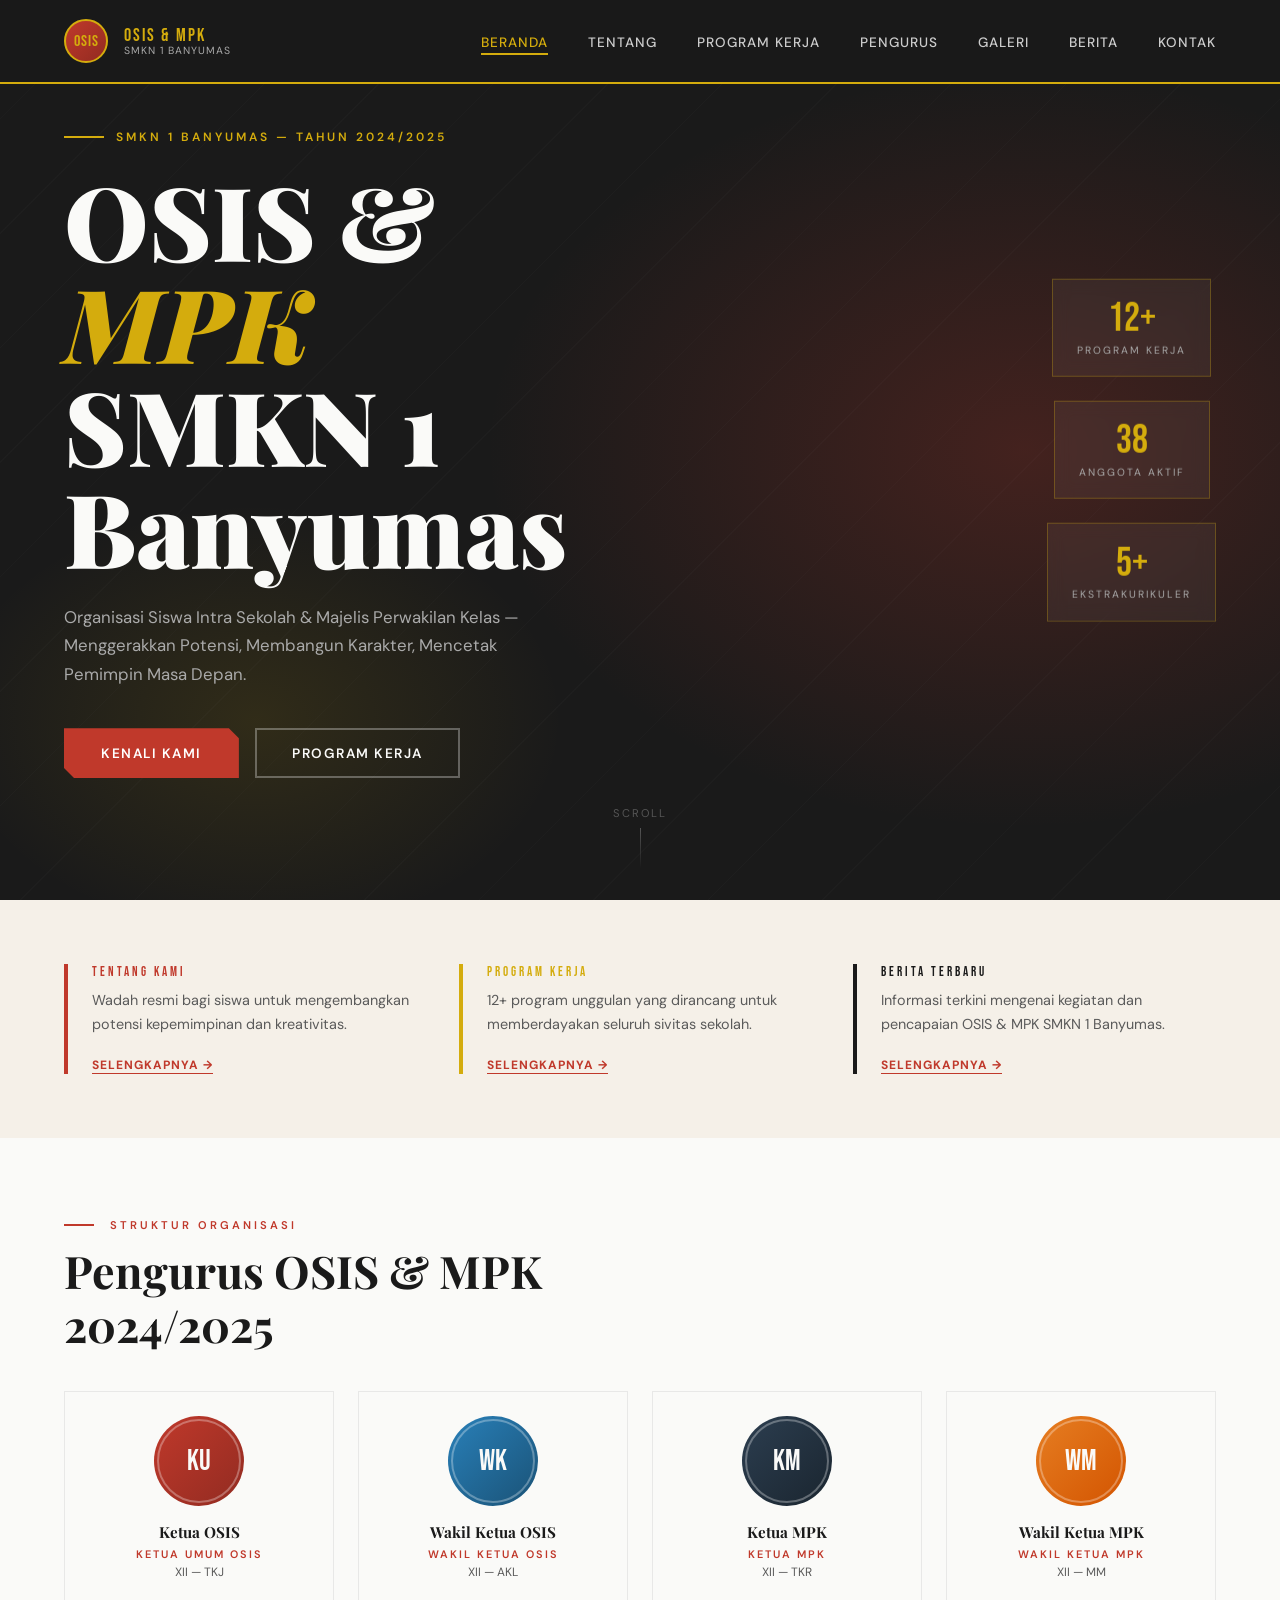
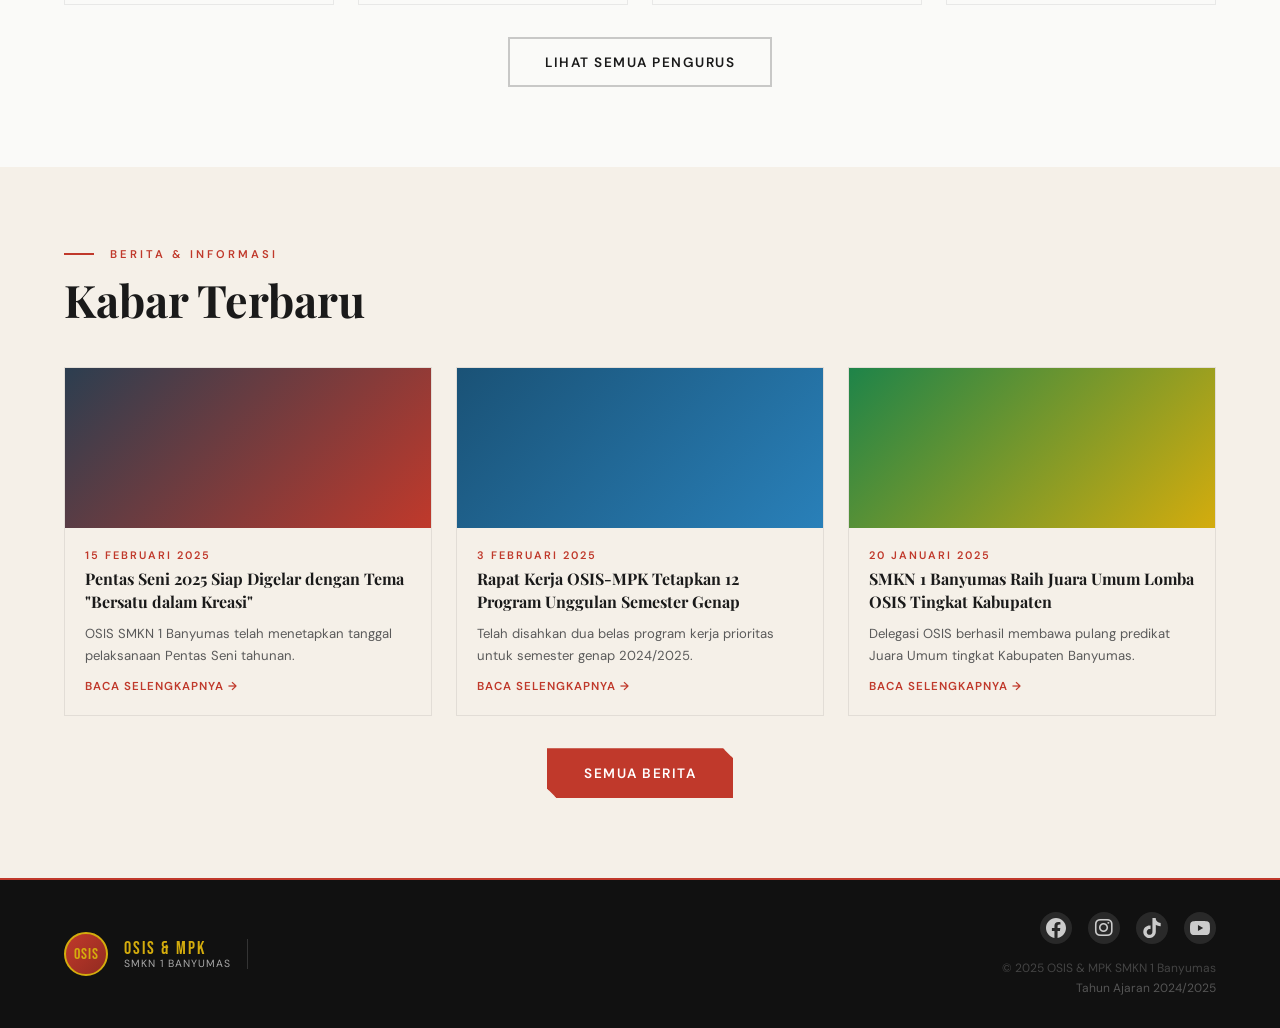
==== index.html @ 7476a07d "first commit" ====
<!DOCTYPE html>
<html lang="id">
<head>
  <meta charset="UTF-8">
  <meta name="viewport" content="width=device-width, initial-scale=1.0">
  <title>OSIS & MPK SMKN 1 Banyumas</title>
  <link href="https://fonts.googleapis.com/css2?family=Playfair+Display:wght@700;900&family=DM+Sans:wght@300;400;500;600&family=Bebas+Neue&display=swap" rel="stylesheet">
  <link rel="stylesheet" href="https://cdnjs.cloudflare.com/ajax/libs/font-awesome/6.0.0/css/all.min.css">
  <link rel="stylesheet" href="style.css">
</head>
<body>

<nav>
  <a href="index.html" class="nav-logo">
    <div class="logo-badge">OSIS</div>
    <div class="nav-text">
      <span>OSIS & MPK</span>
      <span>SMKN 1 Banyumas</span>
    </div>
  </a>
  <ul class="nav-links">
    <li><a href="index.html">Beranda</a></li>
    <li><a href="pages/tentang.html">Tentang</a></li>
    <li><a href="pages/program.html">Program Kerja</a></li>
    <li><a href="pages/pengurus.html">Pengurus</a></li>
    <li><a href="pages/galeri.html">Galeri</a></li>
    <li><a href="pages/berita.html">Berita</a></li>
    <li><a href="pages/kontak.html">Kontak</a></li>
  </ul>
  <button class="hamburger" aria-label="Toggle menu">
    <span></span>
    <span></span>
    <span></span>
  </button>
</nav>

<!-- HERO -->
<section class="hero" id="beranda">
  <div class="hero-bg"></div>
  <div class="hero-stripes"></div>
  <div class="hero-content">
    <div class="hero-eyebrow">
      <div class="eyebrow-line"></div>
      <span>SMKN 1 Banyumas — Tahun 2024/2025</span>
    </div>
    <h1>OSIS &<br><span class="accent">MPK</span><br>SMKN 1<br>Banyumas</h1>
    <p class="hero-sub">Organisasi Siswa Intra Sekolah & Majelis Perwakilan Kelas — Menggerakkan Potensi, Membangun Karakter, Mencetak Pemimpin Masa Depan.</p>
    <div class="hero-cta">
      <a href="pages/tentang.html" class="btn-primary">Kenali Kami</a>
      <a href="pages/program.html" class="btn-outline">Program Kerja</a>
    </div>
  </div>
  <div class="hero-side">
    <div class="stat-card">
      <div class="stat-number">12+</div>
      <div class="stat-label">Program Kerja</div>
    </div>
    <div class="stat-card">
      <div class="stat-number">38</div>
      <div class="stat-label">Anggota Aktif</div>
    </div>
    <div class="stat-card">
      <div class="stat-number">5+</div>
      <div class="stat-label">Ekstrakurikuler</div>
    </div>
  </div>
  <div class="scroll-hint">Scroll</div>
</section>

<!-- RINGKASAN CEPAT -->
<section style="background: var(--krem); padding: 4rem;">
  <div class="ringkasan-grid">
    <div class="reveal" style="border-left:4px solid var(--merah);padding-left:1.5rem;">
      <div style="font-family:'Bebas Neue',sans-serif;font-size:0.8rem;letter-spacing:3px;color:var(--merah);margin-bottom:0.5rem;">Tentang Kami</div>
      <p style="font-size:0.9rem;color:var(--abu);line-height:1.7;margin-bottom:1rem;">Wadah resmi bagi siswa untuk mengembangkan potensi kepemimpinan dan kreativitas.</p>
      <a href="pages/tentang.html" style="font-size:0.75rem;font-weight:700;color:var(--merah);text-decoration:none;letter-spacing:1px;text-transform:uppercase;border-bottom:1px solid var(--merah);">Selengkapnya &rarr;</a>
    </div>
    <div class="reveal" style="border-left:4px solid var(--emas);padding-left:1.5rem;">
      <div style="font-family:'Bebas Neue',sans-serif;font-size:0.8rem;letter-spacing:3px;color:var(--emas);margin-bottom:0.5rem;">Program Kerja</div>
      <p style="font-size:0.9rem;color:var(--abu);line-height:1.7;margin-bottom:1rem;">12+ program unggulan yang dirancang untuk memberdayakan seluruh sivitas sekolah.</p>
      <a href="pages/program.html" style="font-size:0.75rem;font-weight:700;color:var(--merah);text-decoration:none;letter-spacing:1px;text-transform:uppercase;border-bottom:1px solid var(--merah);">Selengkapnya &rarr;</a>
    </div>
    <div class="reveal" style="border-left:4px solid var(--gelap);padding-left:1.5rem;">
      <div style="font-family:'Bebas Neue',sans-serif;font-size:0.8rem;letter-spacing:3px;color:var(--gelap);margin-bottom:0.5rem;">Berita Terbaru</div>
      <p style="font-size:0.9rem;color:var(--abu);line-height:1.7;margin-bottom:1rem;">Informasi terkini mengenai kegiatan dan pencapaian OSIS & MPK SMKN 1 Banyumas.</p>
      <a href="pages/berita.html" style="font-size:0.75rem;font-weight:700;color:var(--merah);text-decoration:none;letter-spacing:1px;text-transform:uppercase;border-bottom:1px solid var(--merah);">Selengkapnya &rarr;</a>
    </div>
  </div>
</section>

<!-- PREVIEW PENGURUS -->
<section style="padding:5rem 4rem;background:var(--putih);">
  <div style="max-width:1200px;margin:0 auto;">
    <div class="reveal">
      <div class="section-label"><span>Struktur Organisasi</span></div>
      <h2 class="section-title">Pengurus OSIS & MPK<br>2024/2025</h2>
    </div>
    <div class="pengurus-preview-grid reveal">
      <div class="pengurus-card">
        <div class="avatar avatar-1">KU</div>
        <h4>Ketua OSIS</h4>
        <div class="jabatan">Ketua Umum OSIS</div>
        <div class="kelas">XII — TKJ</div>
      </div>
      <div class="pengurus-card">
        <div class="avatar avatar-2">WK</div>
        <h4>Wakil Ketua OSIS</h4>
        <div class="jabatan">Wakil Ketua OSIS</div>
        <div class="kelas">XII — AKL</div>
      </div>
      <div class="pengurus-card">
        <div class="avatar avatar-7">KM</div>
        <h4>Ketua MPK</h4>
        <div class="jabatan">Ketua MPK</div>
        <div class="kelas">XII — TKR</div>
      </div>
      <div class="pengurus-card">
        <div class="avatar avatar-5">WM</div>
        <h4>Wakil Ketua MPK</h4>
        <div class="jabatan">Wakil Ketua MPK</div>
        <div class="kelas">XII — MM</div>
      </div>
    </div>
    <div style="text-align:center;margin-top:2rem;" class="reveal">
      <a href="pages/pengurus.html" class="btn-outline">Lihat Semua Pengurus</a>
    </div>
  </div>
</section>

<!-- PREVIEW BERITA -->
<section style="padding:5rem 4rem;background:var(--krem);">
  <div style="max-width:1200px;margin:0 auto;">
    <div class="reveal">
      <div class="section-label"><span>Berita & Informasi</span></div>
      <h2 class="section-title">Kabar Terbaru</h2>
    </div>
    <div class="berita-preview-grid">
      <div class="berita-card reveal">
        <div class="berita-thumb bt1"></div>
        <div class="berita-body">
          <div class="berita-tanggal">15 Februari 2025</div>
          <h3>Pentas Seni 2025 Siap Digelar dengan Tema "Bersatu dalam Kreasi"</h3>
          <p>OSIS SMKN 1 Banyumas telah menetapkan tanggal pelaksanaan Pentas Seni tahunan.</p>
          <a href="pages/berita.html" class="baca-selengkapnya">Baca Selengkapnya &rarr;</a>
        </div>
      </div>
      <div class="berita-card reveal">
        <div class="berita-thumb bt2"></div>
        <div class="berita-body">
          <div class="berita-tanggal">3 Februari 2025</div>
          <h3>Rapat Kerja OSIS-MPK Tetapkan 12 Program Unggulan Semester Genap</h3>
          <p>Telah disahkan dua belas program kerja prioritas untuk semester genap 2024/2025.</p>
          <a href="pages/berita.html" class="baca-selengkapnya">Baca Selengkapnya &rarr;</a>
        </div>
      </div>
      <div class="berita-card reveal">
        <div class="berita-thumb bt3"></div>
        <div class="berita-body">
          <div class="berita-tanggal">20 Januari 2025</div>
          <h3>SMKN 1 Banyumas Raih Juara Umum Lomba OSIS Tingkat Kabupaten</h3>
          <p>Delegasi OSIS berhasil membawa pulang predikat Juara Umum tingkat Kabupaten Banyumas.</p>
          <a href="pages/berita.html" class="baca-selengkapnya">Baca Selengkapnya &rarr;</a>
        </div>
      </div>
    </div>
    <div style="text-align:center;margin-top:2rem;" class="reveal">
      <a href="pages/berita.html" class="btn-primary">Semua Berita</a>
    </div>
  </div>
</section>

<footer>
  <div class="footer-left">
    <a href="index.html" class="nav-logo">
      <div class="logo-badge">OSIS</div>
      <div class="nav-text">
        <span>OSIS & MPK</span>
        <span>SMKN 1 Banyumas</span>
      </div>
    </a>
    <div class="footer-divider"></div>
  </div>
  <div class="footer-right">
    <div class="footer-social">
      <a href="#" title="Facebook" class="social-link">
        <svg width="20" height="20" viewBox="0 0 24 24" fill="currentColor">
          <path d="M24 12.073c0-6.627-5.373-12-12-12s-12 5.373-12 12c0 5.99 4.388 10.954 10.125 11.854v-8.385H7.078v-3.47h3.047V9.43c0-3.007 1.792-4.669 4.533-4.669 1.312 0 2.686.235 2.686.235v2.953H15.83c-1.491 0-1.956.925-1.956 1.874v2.25h3.328l-.532 3.47h-2.796v8.385C19.612 23.027 24 18.062 24 12.073z"/>
        </svg>
      </a>
      <a href="#" title="Instagram" class="social-link">
        <i class="fab fa-instagram" style="font-size:20px;"></i>
      </a>
      <a href="#" title="TikTok" class="social-link">
        <svg width="20" height="20" viewBox="0 0 24 24" fill="currentColor">
          <path d="M12.525.02c1.31-.02 2.61-.01 3.91-.02.08 1.53.63 3.09 1.75 4.17 1.12 1.11 2.7 1.62 4.24 1.79v4.03c-1.44-.05-2.89-.35-4.2-.97-.57-.26-1.1-.59-1.62-.93-.01 2.92.01 5.84-.02 8.75-.08 1.4-.54 2.79-1.35 3.94-1.31 1.92-3.58 3.17-5.91 3.21-1.43.08-2.86-.31-4.08-1.03-2.02-1.19-3.44-3.37-3.65-5.71-.02-.5-.03-1-.01-1.49.18-1.9 1.12-3.72 2.58-4.96 1.66-1.44 3.98-2.13 6.15-1.72.02 1.48-.04 2.96-.04 4.44-.99-.32-2.15-.23-3.02.37-.63.41-1.11 1.04-1.36 1.75-.21.51-.15 1.07-.14 1.61.24 1.64 1.82 3.02 3.5 2.87 1.12-.01 2.19-.66 2.77-1.61.19-.33.4-.67.41-1.06.1-1.79.06-3.57.07-5.36.01-4.03-.01-8.05.02-12.07z"/>
        </svg>
      </a>
      <a href="https://www.youtube.com" title="YouTube" class="social-link">
        <svg width="20" height="20" viewBox="0 0 24 24" fill="currentColor">
          <path d="M23.498 6.186a3.016 3.016 0 0 0-2.122-2.136C19.505 3.545 12 3.545 12 3.545s-7.505 0-9.377.505A3.017 3.017 0 0 0 .502 6.186C0 8.07 0 12 0 12s0 3.93.502 5.814a3.016 3.016 0 0 0 2.122 2.136c1.871.505 9.376.505 9.376.505s7.505 0 9.377-.505a3.015 3.015 0 0 0 2.122-2.136C24 15.93 24 12 24 12s0-3.93-.502-5.814zM9.545 15.568V8.432L15.818 12l-6.273 3.568z"/>
        </svg>
      </a>
    </div>
    <p style="color:#444;">&copy; 2025 OSIS & MPK SMKN 1 Banyumas</p>
    <p style="margin-top:0.25rem;">Tahun Ajaran 2024/2025</p>
  </div>
</footer>
<script src="script.js"></script>
</body>
</html>
---- style.css ----
/* ==========================================
   OSIS & MPK SMKN 1 Banyumas — Global CSS
   ========================================== */

:root {
  --merah: #C0392B;
  --merah-tua: #922B21;
  --emas: #D4AC0D;
  --emas-muda: #F4D03F;
  --putih: #FAFAF8;
  --gelap: #1A1A1A;
  --abu: #5A5A5A;
  --abu-muda: #F0EDE8;
  --krem: #F5F0E8;
}

* { margin: 0; padding: 0; box-sizing: border-box; }
html { scroll-behavior: smooth; }

body {
  font-family: 'DM Sans', sans-serif;
  background: var(--putih);
  color: var(--gelap);
  overflow-x: hidden;
}

/* ==================== NAV ==================== */
nav {
  position: fixed;
  top: 0; left: 0; right: 0;
  z-index: 100;
  display: flex;
  align-items: center;
  justify-content: space-between;
  padding: 1.2rem 4rem;
  background: rgba(26, 26, 26, 0.97);
  backdrop-filter: blur(12px);
  border-bottom: 2px solid var(--emas);
}

.nav-logo {
  display: flex;
  align-items: center;
  gap: 1rem;
  text-decoration: none;
}

.logo-badge {
  width: 44px;
  height: 44px;
  background: linear-gradient(135deg, var(--merah), var(--merah-tua));
  border: 2px solid var(--emas);
  border-radius: 50%;
  display: flex;
  align-items: center;
  justify-content: center;
  font-family: 'Bebas Neue', sans-serif;
  font-size: 1rem;
  color: var(--emas);
  letter-spacing: 1px;
  flex-shrink: 0;
}

.nav-text {
  display: flex;
  flex-direction: column;
  line-height: 1.1;
}

.nav-text span:first-child {
  font-family: 'Bebas Neue', sans-serif;
  font-size: 1.1rem;
  color: var(--emas);
  letter-spacing: 2px;
}

.nav-text span:last-child {
  font-size: 0.65rem;
  color: #aaa;
  letter-spacing: 1px;
  text-transform: uppercase;
}

.nav-links {
  display: flex;
  gap: 2.5rem;
  list-style: none;
}

.nav-links a {
  text-decoration: none;
  color: #ccc;
  font-size: 0.85rem;
  font-weight: 500;
  letter-spacing: 1px;
  text-transform: uppercase;
  transition: color 0.3s;
  position: relative;
}

.nav-links a::after {
  content: '';
  position: absolute;
  bottom: -4px; left: 0;
  width: 0; height: 2px;
  background: var(--emas);
  transition: width 0.3s;
}

.nav-links a:hover,
.nav-links a.active {
  color: var(--emas);
}

.nav-links a.active::after,
.nav-links a:hover::after {
  width: 100%;
}

.hamburger {
  display: none;
  flex-direction: column;
  gap: 4px;
  background: none;
  border: none;
  cursor: pointer;
  padding: 0.5rem;
}

.hamburger span {
  width: 25px;
  height: 3px;
  background: #ccc;
  transition: all 0.3s;
}

/* ==================== PAGE HEADER ==================== */
.page-header {
  padding: 9rem 4rem 4rem;
  background: var(--gelap);
  position: relative;
  overflow: hidden;
}

.page-header::before {
  content: '';
  position: absolute;
  inset: 0;
  background:
    radial-gradient(ellipse 50% 80% at 90% 50%, rgba(192,57,43,0.2) 0%, transparent 70%),
    radial-gradient(ellipse 30% 50% at 10% 80%, rgba(212,172,13,0.1) 0%, transparent 60%);
}

.page-header-inner {
  position: relative;
  max-width: 1200px;
  margin: 0 auto;
}

.page-header .breadcrumb {
  display: flex;
  align-items: center;
  gap: 0.5rem;
  margin-bottom: 1.2rem;
  font-size: 0.75rem;
  color: #666;
  letter-spacing: 1px;
  text-transform: uppercase;
}

.page-header .breadcrumb a {
  color: var(--emas);
  text-decoration: none;
  transition: opacity 0.2s;
}

.page-header .breadcrumb a:hover { opacity: 0.7; }
.page-header .breadcrumb span { color: #444; }

.page-header h1 {
  font-family: 'Playfair Display', serif;
  font-size: clamp(2.5rem, 6vw, 5rem);
  font-weight: 900;
  color: var(--putih);
  line-height: 1.05;
}

.page-header h1 .accent {
  color: var(--emas);
  font-style: italic;
}

.page-header-line {
  width: 60px;
  height: 3px;
  background: linear-gradient(to right, var(--merah), var(--emas));
  margin-top: 1.5rem;
}

/* ==================== CONTENT AREA ==================== */
.page-content {
  padding: 5rem 4rem;
}

.page-content .inner {
  max-width: 1200px;
  margin: 0 auto;
}

/* ==================== SECTION UMUM ==================== */
.section-label {
  display: flex;
  align-items: center;
  gap: 1rem;
  margin-bottom: 0.75rem;
}

.section-label::before {
  content: '';
  width: 30px; height: 2px;
  background: var(--merah);
}

.section-label span {
  font-size: 0.7rem;
  font-weight: 600;
  letter-spacing: 3px;
  text-transform: uppercase;
  color: var(--merah);
}

.section-title {
  font-family: 'Playfair Display', serif;
  font-size: clamp(1.8rem, 3.5vw, 2.8rem);
  font-weight: 700;
  line-height: 1.2;
  color: var(--gelap);
  margin-bottom: 2.5rem;
}

/* ==================== BUTTONS ==================== */
.btn-primary {
  display: inline-block;
  padding: 0.9rem 2.2rem;
  background: var(--merah);
  color: #fff;
  text-decoration: none;
  font-size: 0.85rem;
  font-weight: 600;
  letter-spacing: 1.5px;
  text-transform: uppercase;
  border: 2px solid var(--merah);
  transition: all 0.3s;
  clip-path: polygon(0 0, calc(100% - 10px) 0, 100% 10px, 100% 100%, 10px 100%, 0 calc(100% - 10px));
}

.btn-primary:hover {
  background: var(--emas);
  border-color: var(--emas);
  color: var(--gelap);
  transform: translateY(-2px);
}

.btn-outline {
  display: inline-block;
  padding: 0.9rem 2.2rem;
  background: transparent;
  color: var(--gelap);
  text-decoration: none;
  font-size: 0.85rem;
  font-weight: 600;
  letter-spacing: 1.5px;
  text-transform: uppercase;
  border: 2px solid rgba(0,0,0,0.2);
  transition: all 0.3s;
}

.btn-outline:hover {
  border-color: var(--merah);
  color: var(--merah);
  transform: translateY(-2px);
}

/* ==================== FOOTER ==================== */
footer {
  background: #111;
  border-top: 2px solid var(--merah);
  padding: 2rem 4rem;
  display: flex;
  justify-content: space-between;
  align-items: center;
}

.footer-left {
  display: flex;
  align-items: center;
  gap: 1rem;
}

.footer-logo {
  font-family: 'Bebas Neue', sans-serif;
  font-size: 1.5rem;
  color: var(--emas);
  letter-spacing: 2px;
}

.footer-divider {
  width: 1px;
  height: 30px;
  background: rgba(255,255,255,0.15);
}

.footer-school {
  font-size: 0.75rem;
  color: #666;
  line-height: 1.5;
}

.footer-right {
  font-size: 0.75rem;
  color: #555;
  text-align: right;
}

.footer-social {
  display: flex;
  gap: 1rem;
  margin-bottom: 1rem;
  justify-content: flex-end;
}

.social-link {
  display: flex;
  align-items: center;
  justify-content: center;
  width: 32px;
  height: 32px;
  background: rgba(255,255,255,0.1);
  border-radius: 50%;
  color: #ccc;
  text-decoration: none;
  transition: all 0.3s;
}

.social-link:hover {
  background: var(--emas);
  color: var(--gelap);
  transform: translateY(-2px);
}

/* ==================== ANIMASI ==================== */
@keyframes fadeUp {
  from { opacity: 0; transform: translateY(30px); }
  to { opacity: 1; transform: translateY(0); }
}

@keyframes fadeIn {
  from { opacity: 0; }
  to { opacity: 1; }
}

@keyframes bounce {
  0%, 100% { transform: translateX(-50%) translateY(0); }
  50% { transform: translateX(-50%) translateY(8px); }
}

.reveal {
  opacity: 0;
  transform: translateY(30px);
  transition: opacity 0.7s ease, transform 0.7s ease;
}

.reveal.visible {
  opacity: 1;
  transform: translateY(0);
}

/* ==================== HERO (index.html) ==================== */
.hero {
  min-height: 100vh;
  background: var(--gelap);
  position: relative;
  display: flex;
  align-items: center;
  overflow: hidden;
}

.hero-bg {
  position: absolute;
  inset: 0;
  background:
    radial-gradient(ellipse 60% 60% at 80% 50%, rgba(192,57,43,0.25) 0%, transparent 70%),
    radial-gradient(ellipse 40% 40% at 20% 80%, rgba(212,172,13,0.12) 0%, transparent 60%);
}

.hero-stripes {
  position: absolute;
  inset: 0;
  background-image: repeating-linear-gradient(
    -45deg,
    transparent, transparent 80px,
    rgba(255,255,255,0.015) 80px,
    rgba(255,255,255,0.015) 81px
  );
}

.hero-content {
  position: relative;
  padding: 0 4rem;
  max-width: 800px;
  z-index: 2;
}

.hero-eyebrow {
  display: inline-flex;
  align-items: center;
  gap: 0.75rem;
  margin-bottom: 1.5rem;
  animation: fadeUp 0.8s ease both;
}

.hero-eyebrow span {
  font-size: 0.75rem;
  font-weight: 600;
  letter-spacing: 3px;
  text-transform: uppercase;
  color: var(--emas);
}

.eyebrow-line {
  width: 40px; height: 2px;
  background: var(--emas);
}

.hero h1 {
  font-family: 'Playfair Display', serif;
  font-size: clamp(3rem, 8vw, 6.5rem);
  font-weight: 900;
  line-height: 1.0;
  color: var(--putih);
  animation: fadeUp 0.9s 0.1s ease both;
}

.hero h1 .accent {
  color: var(--emas);
  font-style: italic;
}

.hero-sub {
  margin-top: 1.5rem;
  font-size: 1.05rem;
  color: #aaa;
  line-height: 1.7;
  max-width: 500px;
  animation: fadeUp 1s 0.2s ease both;
}

.hero-cta {
  margin-top: 2.5rem;
  display: flex;
  gap: 1rem;
  flex-wrap: wrap;
  animation: fadeUp 1s 0.3s ease both;
}

.hero-cta .btn-outline {
  color: var(--putih);
  border-color: rgba(255,255,255,0.3);
}

.hero-cta .btn-outline:hover {
  border-color: var(--emas);
  color: var(--emas);
}

.hero-side {
  position: absolute;
  right: 4rem;
  top: 50%;
  transform: translateY(-50%);
  display: flex;
  flex-direction: column;
  gap: 1.5rem;
  align-items: center;
  z-index: 2;
  animation: fadeIn 1.5s 0.5s ease both;
}

.stat-card {
  background: rgba(255,255,255,0.05);
  border: 1px solid rgba(212,172,13,0.3);
  padding: 1.2rem 1.5rem;
  text-align: center;
  min-width: 120px;
  backdrop-filter: blur(8px);
}

.stat-number {
  font-family: 'Bebas Neue', sans-serif;
  font-size: 2.5rem;
  color: var(--emas);
  line-height: 1;
}

.stat-label {
  font-size: 0.65rem;
  text-transform: uppercase;
  letter-spacing: 2px;
  color: #aaa;
  margin-top: 0.3rem;
}

.scroll-hint {
  position: absolute;
  bottom: 2rem;
  left: 50%;
  transform: translateX(-50%);
  display: flex;
  flex-direction: column;
  align-items: center;
  gap: 0.5rem;
  color: #555;
  font-size: 0.7rem;
  letter-spacing: 2px;
  text-transform: uppercase;
  animation: bounce 2s infinite;
}

.scroll-hint::after {
  content: '';
  width: 1px; height: 40px;
  background: linear-gradient(to bottom, #555, transparent);
}

/* ==================== TENTANG ==================== */
.about-grid {
  display: grid;
  grid-template-columns: 1fr 1fr;
  gap: 5rem;
  align-items: start;
}

.about-text p {
  font-size: 1rem;
  color: var(--abu);
  line-height: 1.8;
  margin-bottom: 1.2rem;
}

.about-text .highlight {
  font-size: 1.2rem;
  font-weight: 600;
  color: var(--gelap);
  font-family: 'Playfair Display', serif;
  font-style: italic;
  border-left: 3px solid var(--merah);
  padding-left: 1rem;
  margin: 1.5rem 0;
  line-height: 1.5;
}

.visi-misi {
  display: flex;
  flex-direction: column;
  gap: 1.5rem;
}

.vm-card {
  background: var(--krem);
  border: 1px solid rgba(0,0,0,0.06);
  border-left: 4px solid var(--merah);
  padding: 1.5rem 1.8rem;
  transition: transform 0.3s, box-shadow 0.3s;
}

.vm-card:hover {
  transform: translateX(6px);
  box-shadow: 4px 8px 24px rgba(0,0,0,0.08);
}

.vm-card h3 {
  font-family: 'Bebas Neue', sans-serif;
  font-size: 1.4rem;
  letter-spacing: 2px;
  color: var(--merah);
  margin-bottom: 0.6rem;
}

.vm-card p {
  font-size: 0.9rem;
  color: var(--abu);
  line-height: 1.7;
}

/* sejarah timeline */
.timeline {
  position: relative;
  padding-left: 2rem;
  margin-top: 2rem;
}

.timeline::before {
  content: '';
  position: absolute;
  left: 0; top: 0; bottom: 0;
  width: 2px;
  background: linear-gradient(to bottom, var(--merah), var(--emas));
}

.timeline-item {
  position: relative;
  padding-bottom: 2rem;
}

.timeline-item::before {
  content: '';
  position: absolute;
  left: -2.45rem;
  top: 0.4rem;
  width: 10px; height: 10px;
  border-radius: 50%;
  background: var(--merah);
  border: 2px solid var(--putih);
  box-shadow: 0 0 0 2px var(--merah);
}

.timeline-item .tahun {
  font-family: 'Bebas Neue', sans-serif;
  font-size: 1rem;
  color: var(--merah);
  letter-spacing: 2px;
}

.timeline-item p {
  font-size: 0.9rem;
  color: var(--abu);
  line-height: 1.7;
  margin-top: 0.25rem;
}

/* ==================== PROGRAM KERJA ==================== */
.program-grid {
  display: grid;
  grid-template-columns: repeat(3, 1fr);
  gap: 1.5rem;
}

.program-card {
  background: var(--putih);
  border: 1px solid rgba(0,0,0,0.08);
  border-top: 3px solid var(--merah);
  padding: 2rem;
  position: relative;
  overflow: hidden;
  transition: all 0.35s;
}

.program-card::after {
  content: '';
  position: absolute;
  bottom: 0; left: 0;
  width: 100%; height: 3px;
  background: linear-gradient(to right, var(--merah), var(--emas));
  transform: scaleX(0);
  transform-origin: left;
  transition: transform 0.4s;
}

.program-card:hover {
  box-shadow: 0 12px 40px rgba(0,0,0,0.1);
  transform: translateY(-4px);
}

.program-card:hover::after { transform: scaleX(1); }

.program-num {
  font-family: 'Bebas Neue', sans-serif;
  font-size: 2rem;
  color: rgba(192,57,43,0.15);
  line-height: 1;
  margin-bottom: 0.75rem;
  letter-spacing: 2px;
}

.program-card h3 {
  font-family: 'Playfair Display', serif;
  font-size: 1.1rem;
  font-weight: 700;
  color: var(--gelap);
  margin-bottom: 0.75rem;
}

.program-card p {
  font-size: 0.85rem;
  color: var(--abu);
  line-height: 1.7;
}

.program-tag {
  display: inline-block;
  margin-top: 1rem;
  padding: 0.25rem 0.75rem;
  background: rgba(192,57,43,0.08);
  border: 1px solid rgba(192,57,43,0.25);
  color: var(--merah);
  font-size: 0.65rem;
  letter-spacing: 2px;
  text-transform: uppercase;
  font-weight: 600;
}

.program-status {
  display: flex;
  align-items: center;
  gap: 0.4rem;
  margin-top: 1.2rem;
  font-size: 0.75rem;
  color: var(--abu);
}

.status-dot {
  width: 7px; height: 7px;
  border-radius: 50%;
  background: #27AE60;
}

.status-dot.pending { background: var(--emas); }
.status-dot.planned { background: #aaa; }

/* ==================== PENGURUS ==================== */
.pengurus-tabs {
  display: flex;
  gap: 1rem;
  margin-bottom: 2.5rem;
  border-bottom: 2px solid rgba(0,0,0,0.08);
  padding-bottom: 0;
}

.tab-btn {
  padding: 0.6rem 1.5rem;
  background: none;
  border: none;
  border-bottom: 3px solid transparent;
  margin-bottom: -2px;
  font-family: 'Bebas Neue', sans-serif;
  font-size: 1rem;
  letter-spacing: 2px;
  color: #aaa;
  cursor: pointer;
  transition: all 0.3s;
}

.tab-btn.active {
  color: var(--merah);
  border-bottom-color: var(--merah);
}

.tab-btn:hover { color: var(--gelap); }

.tab-content { display: none; }
.tab-content.active { display: grid; }

.pengurus-grid {
  grid-template-columns: repeat(4, 1fr);
  gap: 1.5rem;
}

.mpk-grid {
  grid-template-columns: repeat(4, 1fr);
  gap: 1.5rem;
}

.pengurus-card {
  text-align: center;
  padding: 1.5rem 1rem;
  border: 1px solid rgba(0,0,0,0.07);
  transition: all 0.3s;
  background: var(--putih);
}

.pengurus-card:hover {
  box-shadow: 0 8px 30px rgba(0,0,0,0.1);
  transform: translateY(-4px);
  border-color: rgba(192,57,43,0.2);
}

.avatar {
  width: 90px; height: 90px;
  border-radius: 50%;
  margin: 0 auto 1rem;
  display: flex;
  align-items: center;
  justify-content: center;
  font-family: 'Bebas Neue', sans-serif;
  font-size: 1.8rem;
  color: var(--putih);
  position: relative;
}

.avatar::after {
  content: '';
  position: absolute;
  inset: 3px;
  border-radius: 50%;
  border: 2px solid rgba(255,255,255,0.3);
}

.avatar-1 { background: linear-gradient(135deg, #C0392B, #922B21); }
.avatar-2 { background: linear-gradient(135deg, #2980B9, #1A5276); }
.avatar-3 { background: linear-gradient(135deg, #27AE60, #1E8449); }
.avatar-4 { background: linear-gradient(135deg, #8E44AD, #6C3483); }
.avatar-5 { background: linear-gradient(135deg, #E67E22, #D35400); }
.avatar-6 { background: linear-gradient(135deg, #16A085, #0E6655); }
.avatar-7 { background: linear-gradient(135deg, #2C3E50, #1A252F); }
.avatar-8 { background: linear-gradient(135deg, #C0392B, #8E44AD); }
.avatar-9 { background: linear-gradient(135deg, #D4AC0D, #C0392B); }
.avatar-10 { background: linear-gradient(135deg, #2980B9, #27AE60); }

.pengurus-card h4 {
  font-family: 'Playfair Display', serif;
  font-size: 0.95rem;
  font-weight: 700;
  color: var(--gelap);
}

.pengurus-card .jabatan {
  font-size: 0.68rem;
  color: var(--merah);
  text-transform: uppercase;
  letter-spacing: 2px;
  font-weight: 600;
  margin-top: 0.3rem;
}

.pengurus-card .kelas {
  font-size: 0.75rem;
  color: var(--abu);
  margin-top: 0.2rem;
}

.struktur-img {
  background: var(--krem);
  border: 1px solid rgba(0,0,0,0.08);
  padding: 3rem;
  text-align: center;
  margin-bottom: 3rem;
}

/* ==================== GALERI ==================== */
.galeri-filter {
  display: flex;
  gap: 0.75rem;
  flex-wrap: wrap;
  margin-bottom: 2.5rem;
}

.filter-btn {
  padding: 0.5rem 1.2rem;
  background: none;
  border: 1px solid rgba(0,0,0,0.15);
  color: var(--abu);
  font-size: 0.75rem;
  font-weight: 600;
  letter-spacing: 1.5px;
  text-transform: uppercase;
  cursor: pointer;
  transition: all 0.3s;
}

.filter-btn.active,
.filter-btn:hover {
  background: var(--merah);
  border-color: var(--merah);
  color: white;
}

.galeri-grid {
  display: grid;
  grid-template-columns: repeat(3, 1fr);
  gap: 1rem;
}

.galeri-item {
  aspect-ratio: 4/3;
  overflow: hidden;
  position: relative;
  cursor: pointer;
  border-radius: 2px;
}

.galeri-img {
  width: 100%; height: 100%;
  transition: transform 0.5s;
}

.galeri-item:hover .galeri-img { transform: scale(1.06); }

.g1 { background: linear-gradient(135deg, #2C3E50, #C0392B); }
.g2 { background: linear-gradient(135deg, #D4AC0D, #C0392B); }
.g3 { background: linear-gradient(135deg, #27AE60, #2980B9); }
.g4 { background: linear-gradient(135deg, #8E44AD, #C0392B); }
.g5 { background: linear-gradient(135deg, #E67E22, #D4AC0D); }
.g6 { background: linear-gradient(135deg, #1A5276, #27AE60); }
.g7 { background: linear-gradient(135deg, #C0392B, #922B21); }
.g8 { background: linear-gradient(135deg, #2C3E50, #8E44AD); }
.g9 { background: linear-gradient(135deg, #D4AC0D, #27AE60); }

.galeri-caption {
  position: absolute;
  bottom: 0; left: 0; right: 0;
  padding: 1.2rem 1rem 1rem;
  background: linear-gradient(to top, rgba(0,0,0,0.8), transparent);
  color: white;
  transform: translateY(100%);
  transition: transform 0.3s;
}

.galeri-caption h4 {
  font-size: 0.85rem;
  font-weight: 600;
}

.galeri-caption span {
  font-size: 0.7rem;
  opacity: 0.7;
  display: block;
  margin-top: 0.2rem;
}

.galeri-item:hover .galeri-caption { transform: translateY(0); }

/* ==================== BERITA ==================== */
.berita-grid {
  display: grid;
  grid-template-columns: 2fr 1fr;
  gap: 2rem;
  align-items: start;
}

.berita-utama .berita-thumb {
  height: 320px;
  width: 100%;
  border-radius: 2px;
  margin-bottom: 1.5rem;
}

.berita-utama h2 {
  font-family: 'Playfair Display', serif;
  font-size: 1.6rem;
  font-weight: 700;
  color: var(--gelap);
  line-height: 1.3;
  margin-bottom: 0.75rem;
}

.berita-utama p {
  font-size: 0.95rem;
  color: var(--abu);
  line-height: 1.8;
}

.berita-sidebar {
  display: flex;
  flex-direction: column;
  gap: 1.25rem;
}

.berita-kecil {
  display: grid;
  grid-template-columns: 100px 1fr;
  gap: 1rem;
  align-items: start;
  padding-bottom: 1.25rem;
  border-bottom: 1px solid rgba(0,0,0,0.07);
  cursor: pointer;
  transition: opacity 0.2s;
}

.berita-kecil:last-child { border-bottom: none; }
.berita-kecil:hover { opacity: 0.75; }

.berita-kecil .thumb-kecil {
  height: 70px;
  border-radius: 2px;
}

.berita-kecil h4 {
  font-family: 'Playfair Display', serif;
  font-size: 0.88rem;
  font-weight: 700;
  color: var(--gelap);
  line-height: 1.4;
}

.berita-tanggal {
  font-size: 0.68rem;
  color: var(--merah);
  font-weight: 600;
  letter-spacing: 2px;
  text-transform: uppercase;
  margin-bottom: 0.4rem;
}

.berita-list {
  display: grid;
  grid-template-columns: repeat(3, 1fr);
  gap: 1.5rem;
  margin-top: 3.5rem;
}

.berita-card {
  border: 1px solid rgba(0,0,0,0.08);
  overflow: hidden;
  transition: all 0.3s;
  cursor: pointer;
}

.berita-card:hover {
  box-shadow: 0 10px 35px rgba(0,0,0,0.1);
  transform: translateY(-4px);
}

.berita-card .berita-thumb {
  height: 160px;
}

.bt1 { background: linear-gradient(135deg, #2C3E50, #C0392B); }
.bt2 { background: linear-gradient(135deg, #1A5276, #2980B9); }
.bt3 { background: linear-gradient(135deg, #1E8449, #D4AC0D); }
.bt4 { background: linear-gradient(135deg, #6C3483, #C0392B); }
.bt5 { background: linear-gradient(135deg, #D35400, #D4AC0D); }
.bt6 { background: linear-gradient(135deg, #0E6655, #2980B9); }

.berita-body {
  padding: 1.25rem;
}

.berita-card h3 {
  font-family: 'Playfair Display', serif;
  font-size: 1rem;
  font-weight: 700;
  color: var(--gelap);
  line-height: 1.4;
  margin-bottom: 0.6rem;
}

.berita-card p {
  font-size: 0.82rem;
  color: var(--abu);
  line-height: 1.7;
}

.baca-selengkapnya {
  display: inline-block;
  margin-top: 0.75rem;
  font-size: 0.72rem;
  font-weight: 600;
  color: var(--merah);
  text-decoration: none;
  letter-spacing: 1px;
  text-transform: uppercase;
  border-bottom: 1px solid transparent;
  transition: border-color 0.3s;
}

.baca-selengkapnya:hover { border-color: var(--merah); }

/* ==================== KONTAK ==================== */
.kontak-grid {
  display: grid;
  grid-template-columns: 1fr 1fr;
  gap: 4rem;
  align-items: start;
}

.kontak-info-list {
  display: flex;
  flex-direction: column;
  gap: 1.5rem;
  margin-bottom: 2.5rem;
}

.kontak-item {
  display: flex;
  gap: 1.2rem;
  align-items: flex-start;
}

.kontak-icon-box {
  width: 44px; height: 44px;
  background: var(--krem);
  border: 1px solid rgba(192,57,43,0.2);
  display: flex;
  align-items: center;
  justify-content: center;
  font-family: 'Bebas Neue', sans-serif;
  font-size: 0.7rem;
  letter-spacing: 1px;
  color: var(--merah);
  flex-shrink: 0;
}

.kontak-icon-box i {
  font-size: 1.2rem;
}

.kontak-item-text h4 {
  font-size: 0.7rem;
  font-weight: 700;
  letter-spacing: 2px;
  text-transform: uppercase;
  color: var(--gelap);
  margin-bottom: 0.3rem;
}

.kontak-item-text p {
  font-size: 0.88rem;
  color: var(--abu);
  line-height: 1.6;
}

.kontak-sosmed h4 {
  font-family: 'Bebas Neue', sans-serif;
  font-size: 1rem;
  letter-spacing: 2px;
  color: var(--gelap);
  margin-bottom: 1rem;
}

.sosmed-list {
  display: flex;
  flex-direction: column;
  gap: 0.75rem;
}

.sosmed-link {
  display: flex;
  align-items: center;
  gap: 0.75rem;
  padding: 0.75rem 1rem;
  background: var(--krem);
  border: 1px solid rgba(0,0,0,0.07);
  color: var(--gelap);
  text-decoration: none;
  font-size: 0.82rem;
  font-weight: 500;
  transition: all 0.3s;
}

.sosmed-link:hover {
  background: var(--merah);
  color: white;
  border-color: var(--merah);
  transform: translateX(4px);
}

.sosmed-label {
  font-family: 'Bebas Neue', sans-serif;
  font-size: 0.75rem;
  letter-spacing: 2px;
  color: var(--merah);
  margin-right: auto;
}

.sosmed-link:hover .sosmed-label { color: rgba(255,255,255,0.7); }

/* form kontak */
.form-kontak {
  display: flex;
  flex-direction: column;
  gap: 1.2rem;
}

.form-kontak label {
  font-size: 0.7rem;
  font-weight: 700;
  letter-spacing: 2px;
  text-transform: uppercase;
  color: var(--gelap);
  display: block;
  margin-bottom: 0.4rem;
}

.form-kontak input,
.form-kontak textarea {
  width: 100%;
  padding: 0.85rem 1rem;
  background: var(--krem);
  border: 1px solid rgba(0,0,0,0.1);
  border-radius: 0;
  font-family: 'DM Sans', sans-serif;
  font-size: 0.9rem;
  color: var(--gelap);
  outline: none;
  transition: border-color 0.3s;
  resize: vertical;
}

.form-kontak input:focus,
.form-kontak textarea:focus {
  border-color: var(--merah);
}

.form-kontak textarea { min-height: 130px; }

.form-kontak .btn-primary {
  align-self: flex-start;
  cursor: pointer;
}

/* map placeholder */
.map-placeholder {
  background: var(--krem);
  border: 1px solid rgba(0,0,0,0.08);
  margin-top: 3rem;
  overflow: hidden;
}

.map-placeholder iframe {
  display: block;
  width: 100%;
}


/* ==================== INDEX PREVIEWS ==================== */
.ringkasan-grid {
  max-width: 1200px;
  margin: 0 auto;
  display: grid;
  grid-template-columns: repeat(3, 1fr);
  gap: 2rem;
}

.pengurus-preview-grid {
  display: grid;
  grid-template-columns: repeat(4, 1fr);
  gap: 1.5rem;
}

.berita-preview-grid {
  display: grid;
  grid-template-columns: repeat(3, 1fr);
  gap: 1.5rem;
}

/* ==================== MOBILE ==================== */
@media (max-width: 900px) {
  nav { padding: 1rem 1.5rem; }
  .nav-links { display: none; }
  .hamburger { display: flex; }
  .nav-links.open { display: flex; flex-direction: column; position: absolute; top: 100%; left: 0; right: 0; background: rgba(26, 26, 26, 0.97); padding: 1rem; }

  .page-header { padding: 7rem 1.5rem 3rem; }
  .page-content { padding: 3rem 1.5rem; }

  .hero-content { padding: 0 1.5rem; }
  .hero-side { display: none; }

  .about-grid,
  .kontak-grid { grid-template-columns: 1fr; gap: 2.5rem; }

  .program-grid,
  .pengurus-grid,
  .mpk-grid { grid-template-columns: repeat(2, 1fr); }

  .galeri-grid { grid-template-columns: repeat(2, 1fr); }

  .berita-grid { grid-template-columns: 1fr; }
  .berita-list { grid-template-columns: 1fr; }

  .ringkasan-grid { grid-template-columns: repeat(2, 1fr); gap: 1.5rem; }
  .pengurus-preview-grid { grid-template-columns: repeat(2, 1fr); }
  .berita-preview-grid { grid-template-columns: repeat(2, 1fr); }

  footer { flex-direction: column; gap: 1rem; padding: 1.5rem; text-align: center; }
  .footer-right { text-align: center; }
}

@media (max-width: 768px) {
  nav { padding: 0.8rem 1rem; }
  .nav-links.open { padding: 0.8rem; }

  .page-header { padding: 6rem 1rem 2rem; }
  .page-content { padding: 2rem 1rem; }

  .hero-content { padding: 0 1rem; }
  .hero h1 { font-size: clamp(2.5rem, 6vw, 4rem); }
  .hero-sub { font-size: 0.9rem; }

  .about-grid,
  .kontak-grid { gap: 2rem; }

  .program-grid { grid-template-columns: 1fr; }
  .pengurus-grid,
  .mpk-grid { grid-template-columns: repeat(2, 1fr); }

  .galeri-grid { grid-template-columns: 1fr; }

  .berita-list { grid-template-columns: 1fr; }

  .ringkasan-grid { grid-template-columns: 1fr; gap: 1rem; }
  .pengurus-preview-grid { grid-template-columns: repeat(2, 1fr); }
  .berita-preview-grid { grid-template-columns: 1fr; }

  footer { padding: 1rem; }
}

@media (max-width: 480px) {
  nav { padding: 0.6rem 0.8rem; }
  .nav-links.open { padding: 0.6rem; }

  .page-header { padding: 5rem 0.8rem 1.5rem; }
  .page-content { padding: 1.5rem 0.8rem; }

  .hero-content { padding: 0 0.8rem; }
  .hero h1 { font-size: clamp(2rem, 8vw, 3.5rem); }
  .hero-sub { font-size: 0.85rem; }
  .hero-cta { flex-direction: column; align-items: flex-start; gap: 0.8rem; }

  .about-grid,
  .kontak-grid { gap: 1.5rem; }

  .program-grid,
  .pengurus-grid,
  .mpk-grid { grid-template-columns: 1fr; }

  .galeri-grid { grid-template-columns: 1fr; }

  .berita-list { grid-template-columns: 1fr; }

  .ringkasan-grid { grid-template-columns: 1fr; gap: 1rem; }
  .pengurus-preview-grid { grid-template-columns: 1fr; }
  .berita-preview-grid { grid-template-columns: 1fr; }

  footer { padding: 0.8rem; }
}
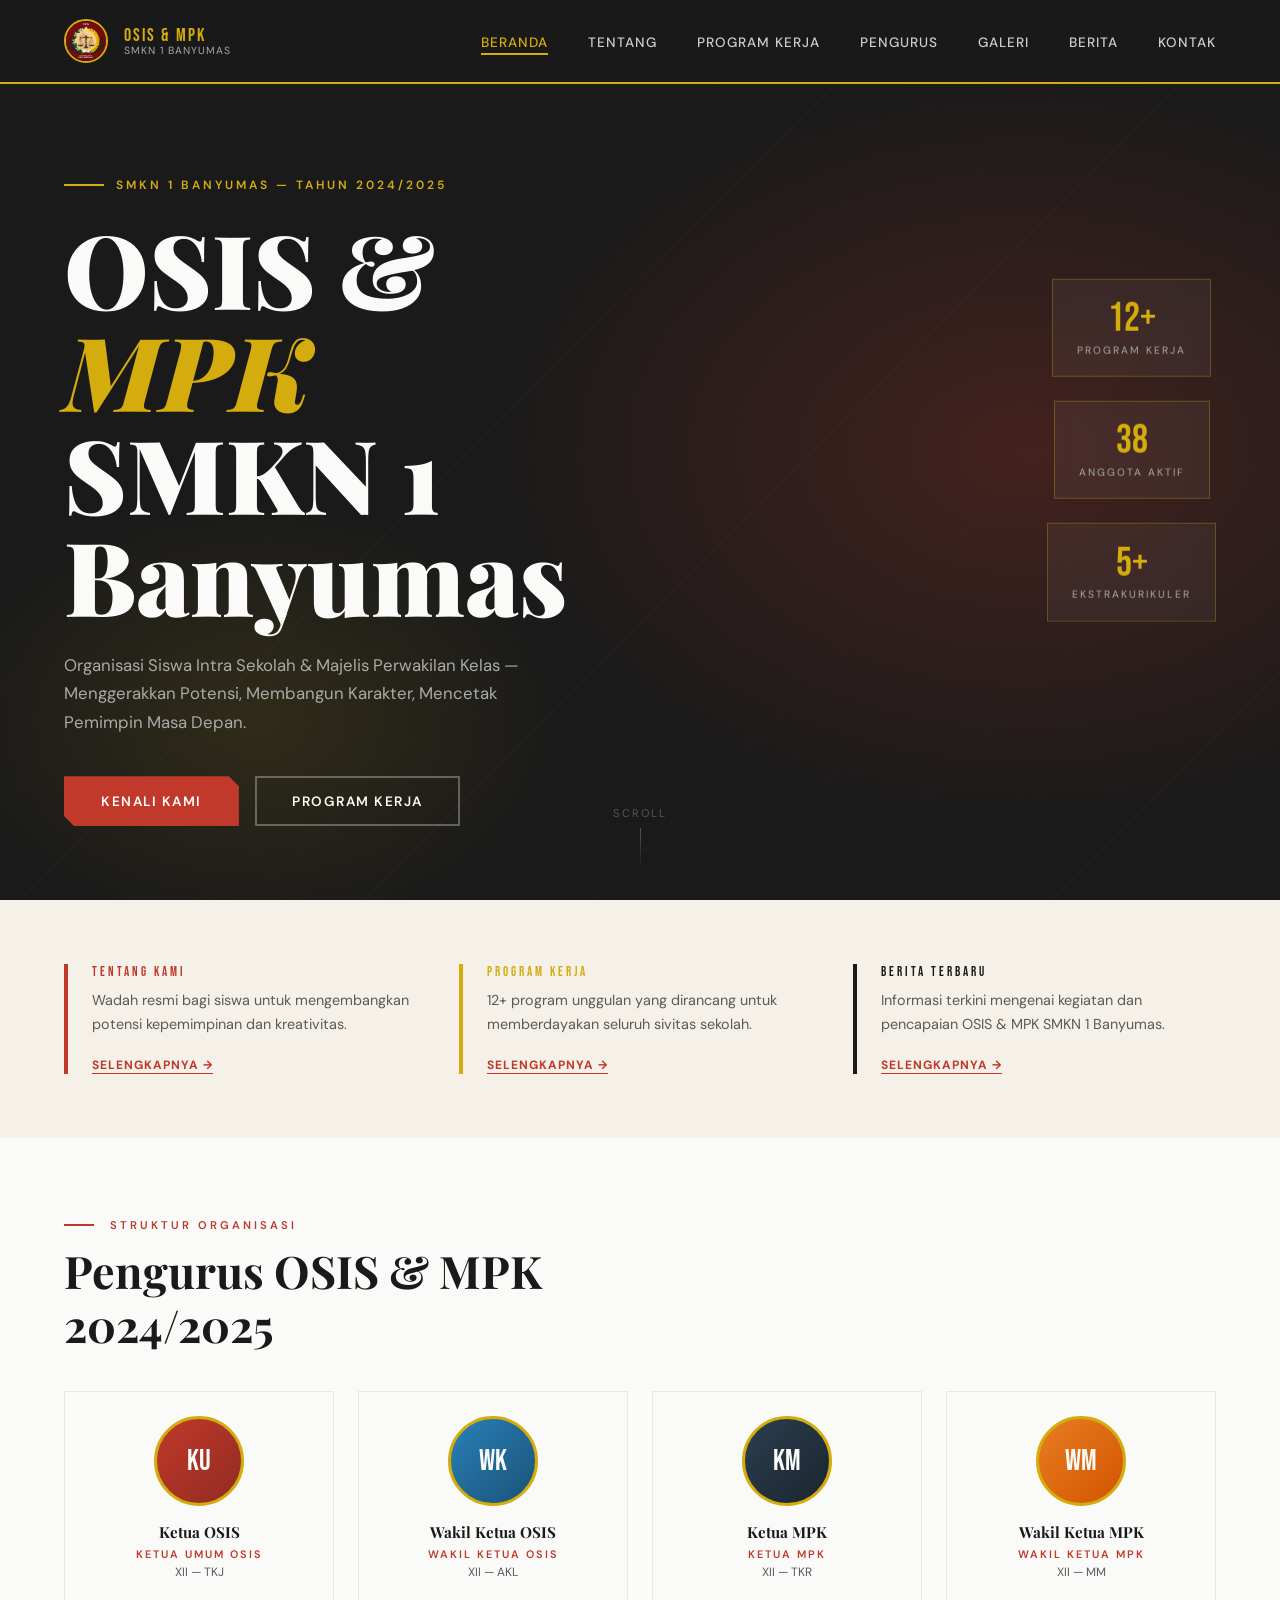
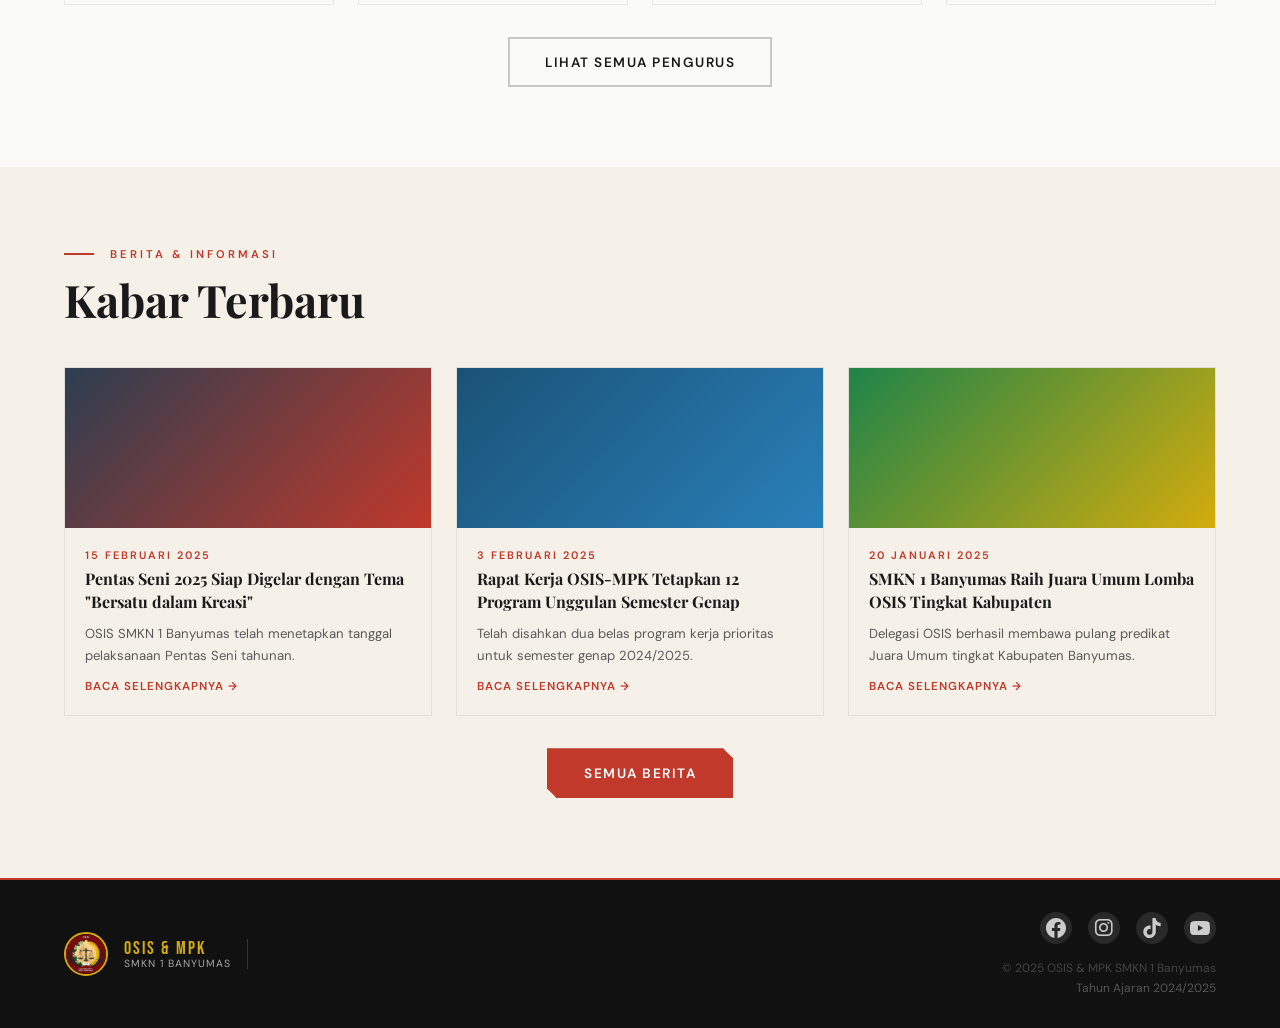
==== commit 70d56dc6: "# Please enter the commit message for your changes. Lines starting # with '#' will be ignored, and a" ====
--- a/index.html
+++ b/index.html
@@ -7,18 +7,22 @@
   <link href="https://fonts.googleapis.com/css2?family=Playfair+Display:wght@700;900&family=DM+Sans:wght@300;400;500;600&family=Bebas+Neue&display=swap" rel="stylesheet">
   <link rel="stylesheet" href="https://cdnjs.cloudflare.com/ajax/libs/font-awesome/6.0.0/css/all.min.css">
   <link rel="stylesheet" href="style.css">
+  <link rel="icon" type="image/png" href="foto/mpk_new_logo_smensa-removebg-preview (1).png">
+
 </head>
+
 <body>
 
 <nav>
   <a href="index.html" class="nav-logo">
-    <div class="logo-badge">OSIS</div>
+    <img src="foto/mpk_new_logo_smensa-removebg-preview (1).png" alt="Logo OSIS & MPK" class="logo-badge">
     <div class="nav-text">
       <span>OSIS & MPK</span>
       <span>SMKN 1 Banyumas</span>
     </div>
   </a>
   <ul class="nav-links">
+
     <li><a href="index.html">Beranda</a></li>
     <li><a href="pages/tentang.html">Tentang</a></li>
     <li><a href="pages/program.html">Program Kerja</a></li>
@@ -172,13 +176,15 @@
 <footer>
   <div class="footer-left">
     <a href="index.html" class="nav-logo">
-      <div class="logo-badge">OSIS</div>
+      <img src="foto/mpk_new_logo_smensa-removebg-preview (1).png" alt="Logo OSIS & MPK" class="logo-badge">
       <div class="nav-text">
+
         <span>OSIS & MPK</span>
         <span>SMKN 1 Banyumas</span>
       </div>
     </a>
     <div class="footer-divider"></div>
+
   </div>
   <div class="footer-right">
     <div class="footer-social">
@@ -207,4 +213,4 @@
 </footer>
 <script src="script.js"></script>
 </body>
-</html>+</html>
--- a/style.css
+++ b/style.css
@@ -48,18 +48,12 @@
 .logo-badge {
   width: 44px;
   height: 44px;
-  background: linear-gradient(135deg, var(--merah), var(--merah-tua));
   border: 2px solid var(--emas);
   border-radius: 50%;
-  display: flex;
-  align-items: center;
-  justify-content: center;
-  font-family: 'Bebas Neue', sans-serif;
-  font-size: 1rem;
-  color: var(--emas);
-  letter-spacing: 1px;
+  object-fit: cover;
   flex-shrink: 0;
 }
+
 
 .nav-text {
   display: flex;
@@ -365,8 +359,8 @@
 }
 
 .reveal {
-  opacity: 0;
-  transform: translateY(30px);
+  opacity: 1;
+  transform: translateY(0);
   transition: opacity 0.7s ease, transform 0.7s ease;
 }
 
@@ -374,6 +368,7 @@
   opacity: 1;
   transform: translateY(0);
 }
+
 
 /* ==================== HERO (index.html) ==================== */
 .hero {
@@ -383,7 +378,9 @@
   display: flex;
   align-items: center;
   overflow: hidden;
-}
+  padding-top: 6rem;
+}
+
 
 .hero-bg {
   position: absolute;
@@ -591,6 +588,26 @@
   color: var(--abu);
   line-height: 1.7;
 }
+
+/* Maskot styling */
+.maskot-container {
+  text-align: center;
+  margin-bottom: 1.5rem;
+}
+
+.maskot-img {
+  width: 150px;
+  height: auto;
+  border-radius: 50%;
+  border: 4px solid var(--emas);
+  box-shadow: 0 8px 25px rgba(0,0,0,0.15);
+  transition: transform 0.3s ease;
+}
+
+.maskot-img:hover {
+  transform: scale(1.05) rotate(3deg);
+}
+
 
 /* sejarah timeline */
 .timeline {
@@ -788,22 +805,17 @@
   width: 90px; height: 90px;
   border-radius: 50%;
   margin: 0 auto 1rem;
+  object-fit: cover;
+  border: 3px solid var(--emas);
+  background: linear-gradient(135deg, var(--merah), var(--merah-tua));
   display: flex;
   align-items: center;
   justify-content: center;
   font-family: 'Bebas Neue', sans-serif;
   font-size: 1.8rem;
   color: var(--putih);
-  position: relative;
-}
-
-.avatar::after {
-  content: '';
-  position: absolute;
-  inset: 3px;
-  border-radius: 50%;
-  border: 2px solid rgba(255,255,255,0.3);
-}
+}
+
 
 .avatar-1 { background: linear-gradient(135deg, #C0392B, #922B21); }
 .avatar-2 { background: linear-gradient(135deg, #2980B9, #1A5276); }
@@ -1272,9 +1284,15 @@
   .pengurus-preview-grid { grid-template-columns: repeat(2, 1fr); }
   .berita-preview-grid { grid-template-columns: repeat(2, 1fr); }
 
+  /* Nilai-nilai kami - 2 kolom di tablet */
+  .reveal[style*="grid-template-columns:repeat(4,1fr)"] {
+    grid-template-columns: repeat(2, 1fr) !important;
+  }
+
   footer { flex-direction: column; gap: 1rem; padding: 1.5rem; text-align: center; }
   .footer-right { text-align: center; }
 }
+
 
 @media (max-width: 768px) {
   nav { padding: 0.8rem 1rem; }
@@ -1302,8 +1320,14 @@
   .pengurus-preview-grid { grid-template-columns: repeat(2, 1fr); }
   .berita-preview-grid { grid-template-columns: 1fr; }
 
+  /* Nilai-nilai kami - 2 kolom di mobile */
+  .reveal[style*="grid-template-columns:repeat(4,1fr)"] {
+    grid-template-columns: repeat(2, 1fr) !important;
+  }
+
   footer { padding: 1rem; }
 }
+
 
 @media (max-width: 480px) {
   nav { padding: 0.6rem 0.8rem; }
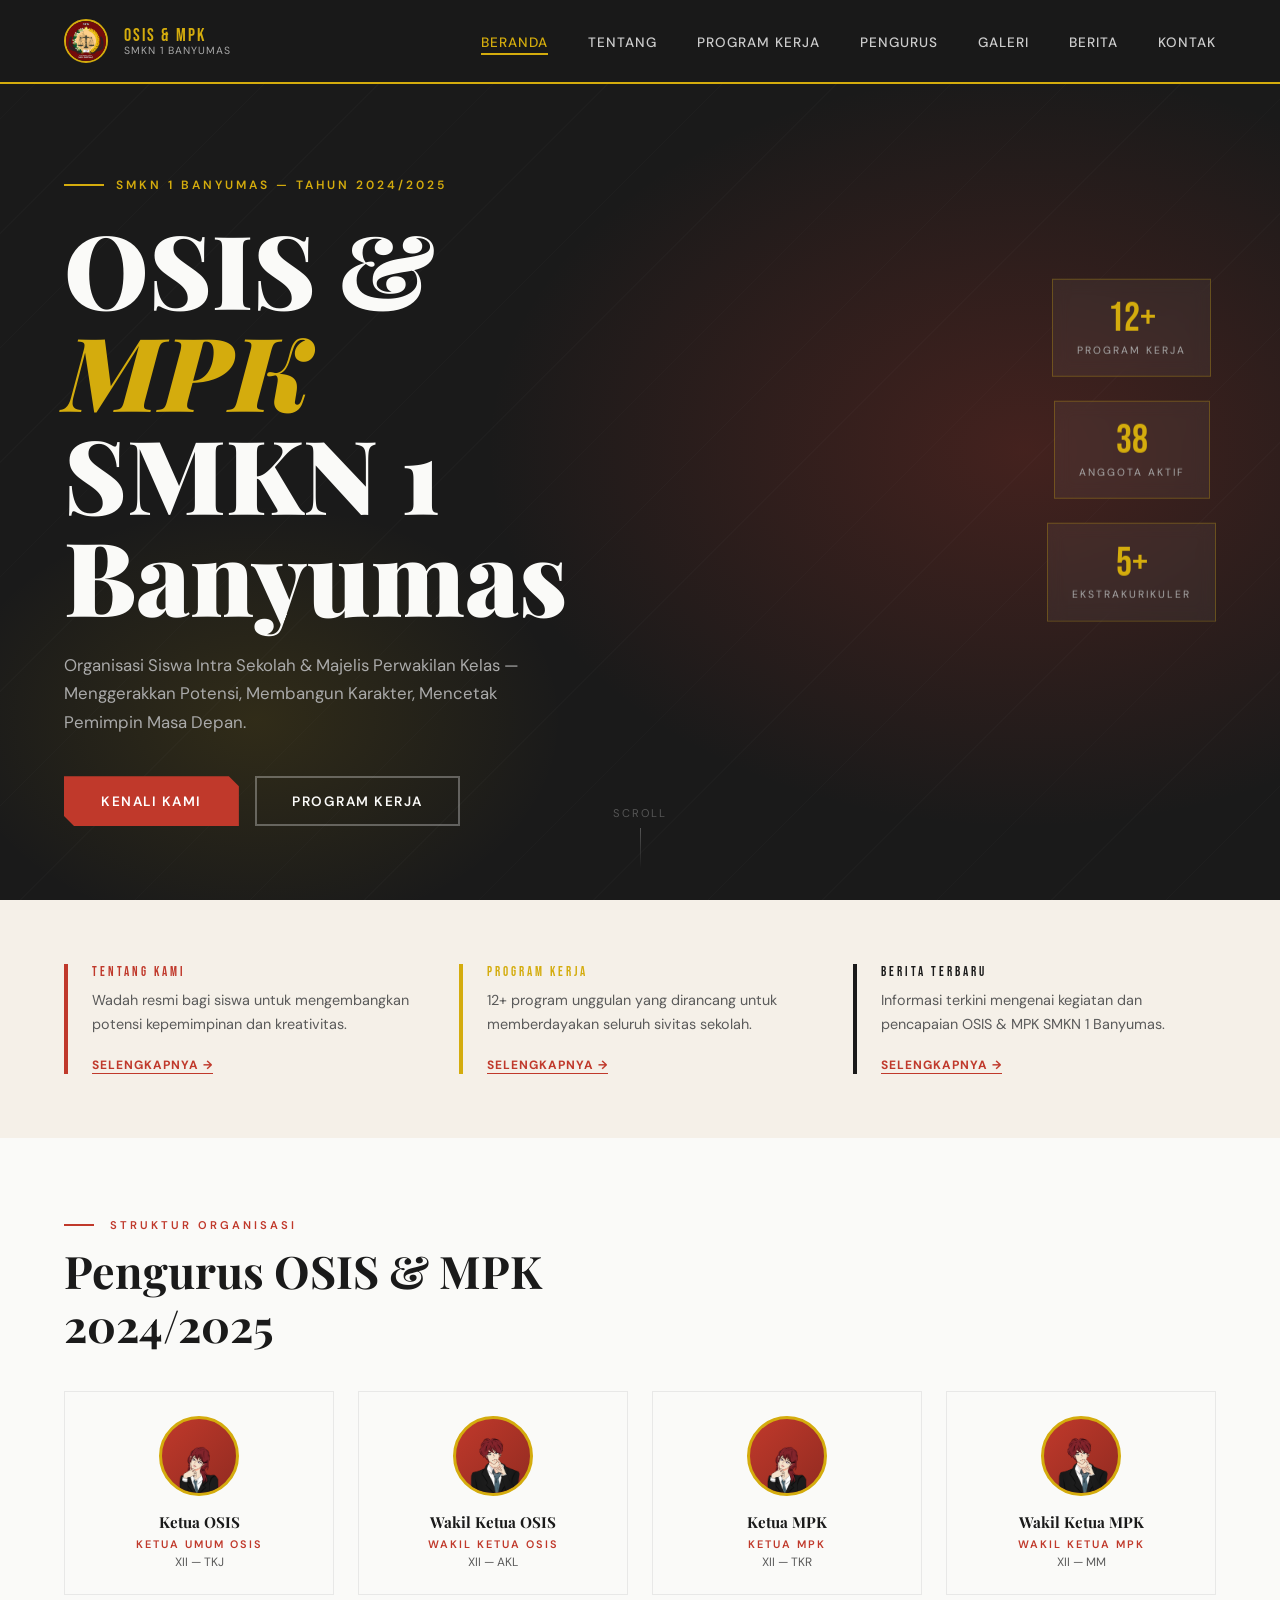
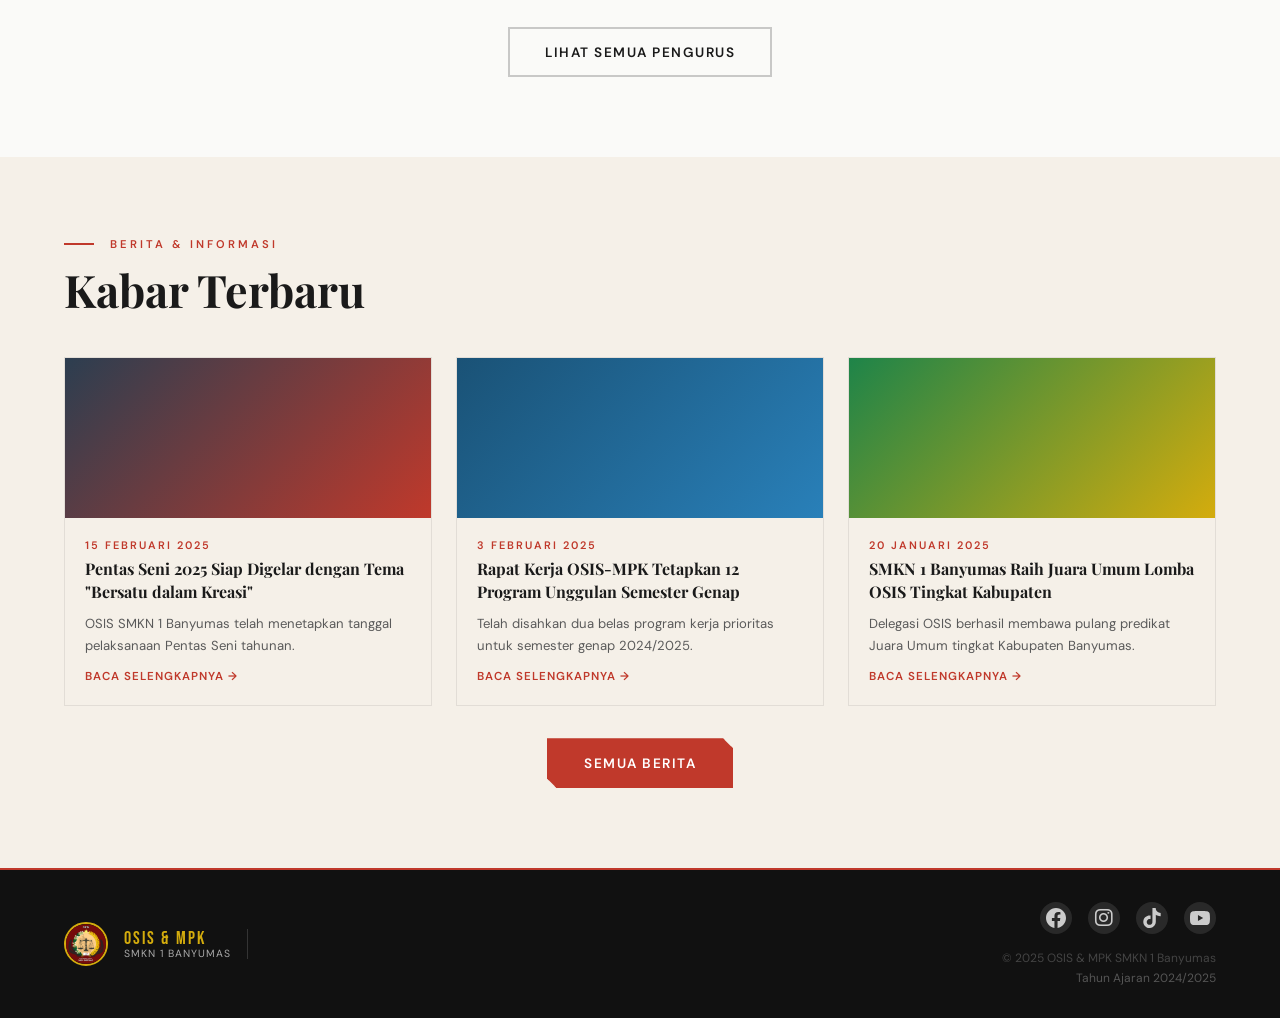
==== commit 384f83d3: "# Please enter the commit message for your changes. Lines starting # with '#' will be ignored, and a" ====
--- a/index.html
+++ b/index.html
@@ -101,29 +101,33 @@
     </div>
     <div class="pengurus-preview-grid reveal">
       <div class="pengurus-card">
-        <div class="avatar avatar-1">KU</div>
+        <img src="foto/Marisa 1.2.png" alt="Ketua OSIS" class="avatar" style="width:80px;height:80px;object-fit:cover;border-radius:50%;">
         <h4>Ketua OSIS</h4>
         <div class="jabatan">Ketua Umum OSIS</div>
         <div class="kelas">XII — TKJ</div>
       </div>
-      <div class="pengurus-card">
-        <div class="avatar avatar-2">WK</div>
+
+      <div class="pengurus-card">
+        <img src="foto/Mark 1.3.png" alt="Wakil Ketua OSIS" class="avatar" style="width:80px;height:80px;object-fit:cover;border-radius:50%;">
         <h4>Wakil Ketua OSIS</h4>
         <div class="jabatan">Wakil Ketua OSIS</div>
         <div class="kelas">XII — AKL</div>
       </div>
-      <div class="pengurus-card">
-        <div class="avatar avatar-7">KM</div>
+
+      <div class="pengurus-card">
+        <img src="foto/Marisa 1.2.png" alt="Ketua MPK" class="avatar" style="width:80px;height:80px;object-fit:cover;border-radius:50%;">
         <h4>Ketua MPK</h4>
         <div class="jabatan">Ketua MPK</div>
         <div class="kelas">XII — TKR</div>
       </div>
-      <div class="pengurus-card">
-        <div class="avatar avatar-5">WM</div>
+
+      <div class="pengurus-card">
+        <img src="foto/Mark 1.3.png" alt="Wakil Ketua MPK" class="avatar" style="width:80px;height:80px;object-fit:cover;border-radius:50%;">
         <h4>Wakil Ketua MPK</h4>
         <div class="jabatan">Wakil Ketua MPK</div>
         <div class="kelas">XII — MM</div>
       </div>
+
     </div>
     <div style="text-align:center;margin-top:2rem;" class="reveal">
       <a href="pages/pengurus.html" class="btn-outline">Lihat Semua Pengurus</a>
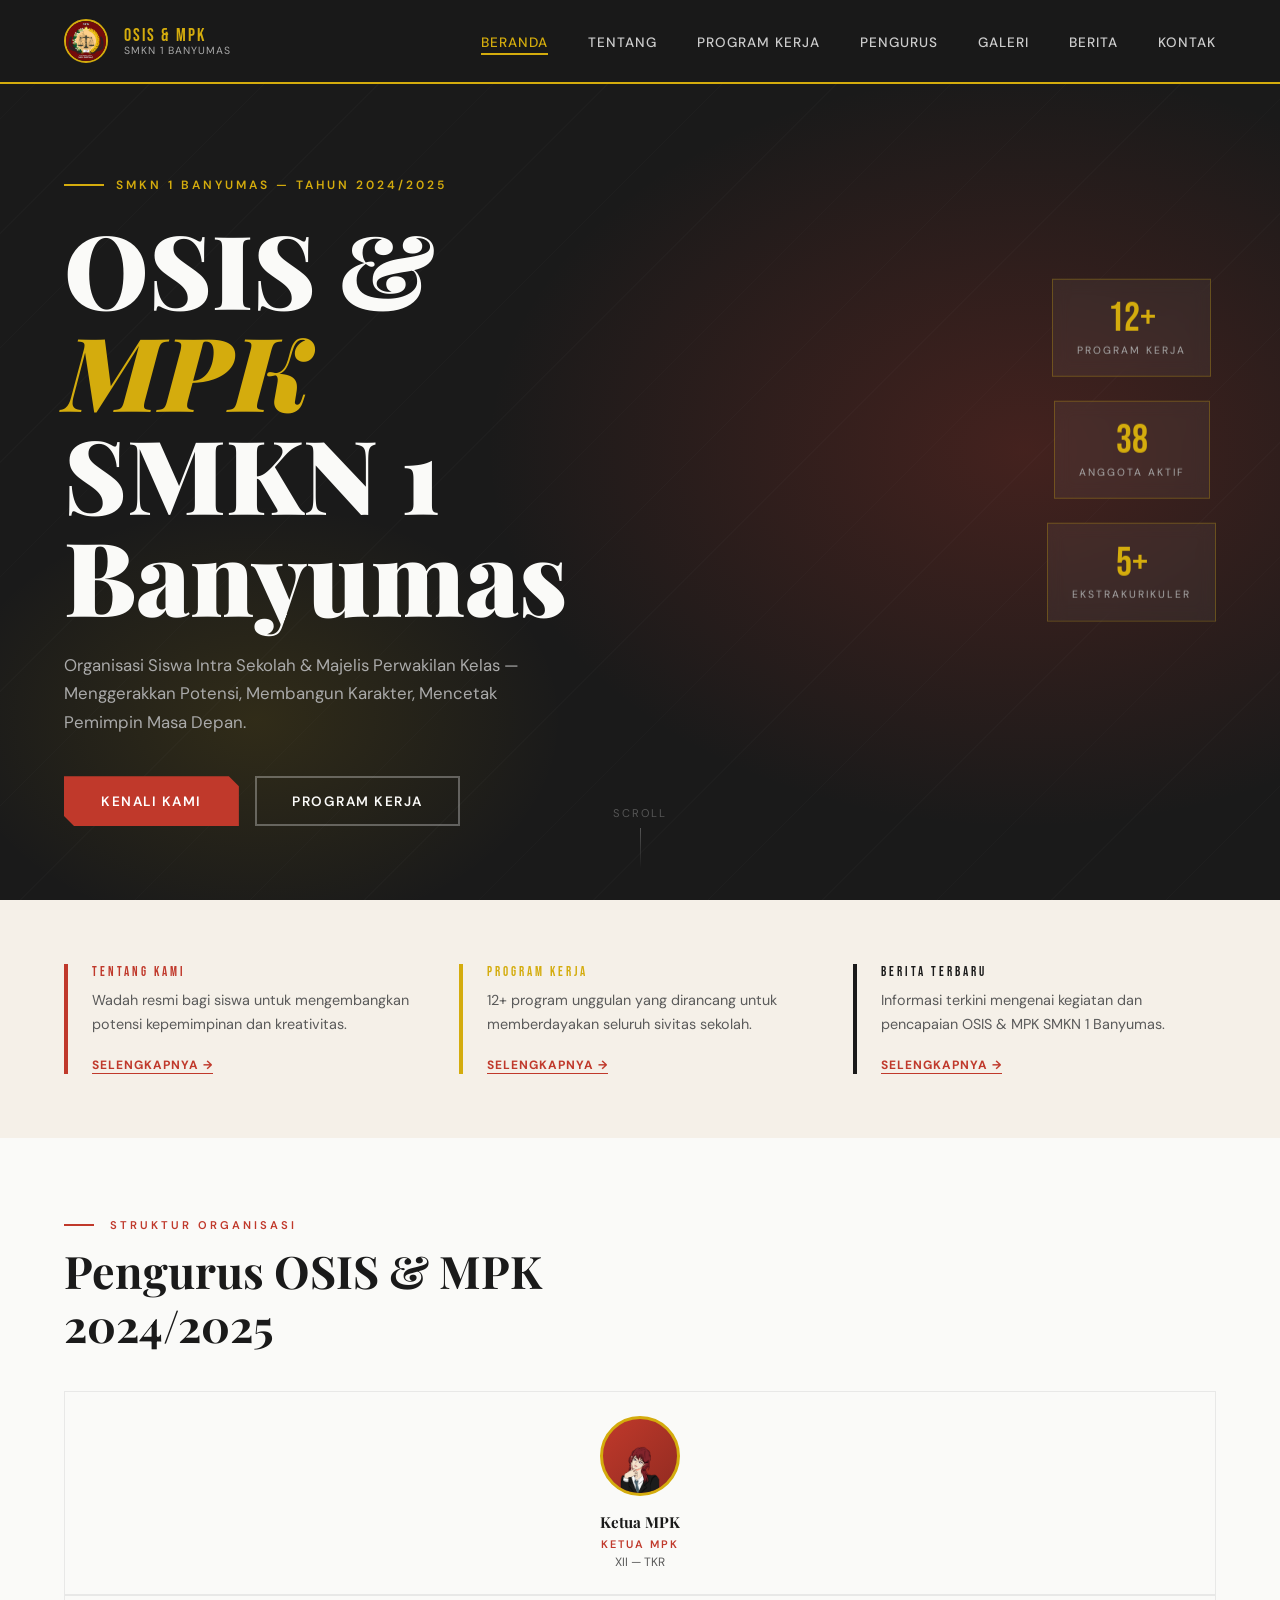
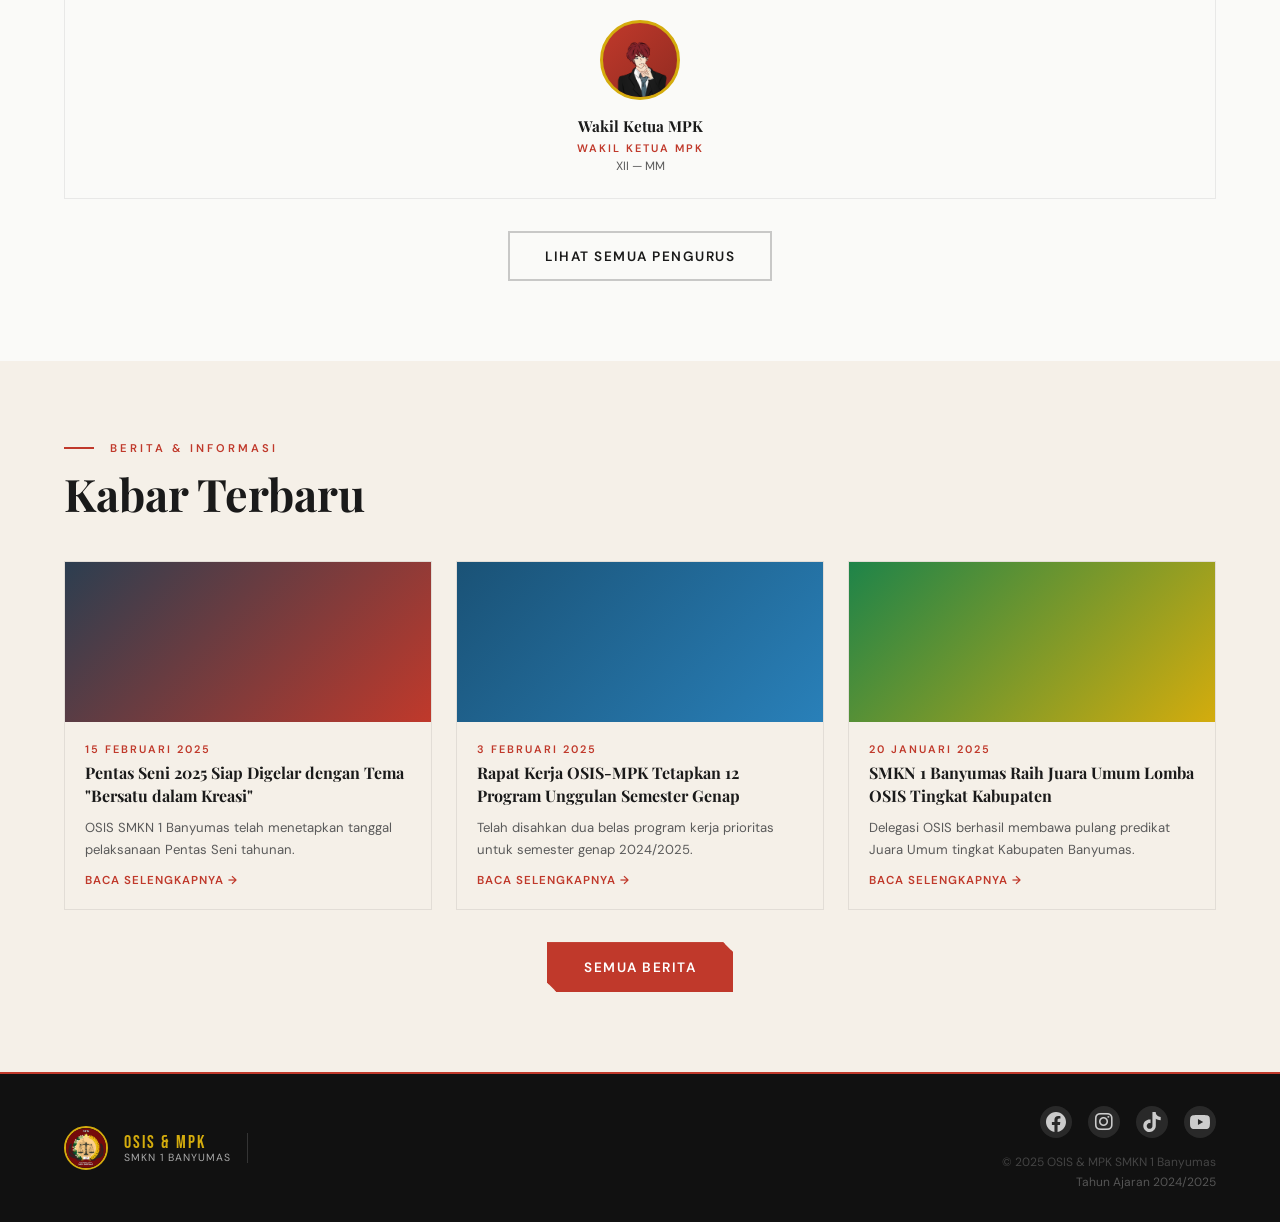
==== commit 0b948bab: "Add Vercel configuration file with Brotli compression enabled Co-authored-by: Copilot <copilot@githu" ====
--- a/index.html
+++ b/index.html
@@ -3,19 +3,63 @@
 <head>
   <meta charset="UTF-8">
   <meta name="viewport" content="width=device-width, initial-scale=1.0">
-  <title>OSIS & MPK SMKN 1 Banyumas</title>
+  <title>OSIS & MPK SMKN 1 Banyumas - Organisasi Siswa Intra Sekolah Tahun 2024/2025 | Majukan Potensi, Bangun Karakter</title>
+  
+  <!-- SEO Meta Tags -->
+  <meta name="description" content="Website resmi OSIS & MPK SMKN 1 Banyumas. Organisasi Siswa Intra Sekolah dan Majelis Perwakilan Kelas yang menggerakkan potensi siswa, membangun karakter kepemimpinan, dan mencetak pemimpin masa depan. Temukan program kerja, berita, dan kegiatan terbaru 2024/2025.">
+  <meta name="keywords" content="OSIS SMKN 1 Banyumas, MPK SMKN 1 Banyumas, Organisasi Siswa, SMKN 1 Banyumas, OSIS MPK, Sekolah Menengah Kejuruan, Banyumas">
+  <meta name="author" content="OSIS & MPK SMKN 1 Banyumas">
+  <meta name="robots" content="index, follow">
+  <link rel="canonical" href="https://mpk-smkn1-banyumas.vercel.app/">
+  
+  <!-- Open Graph Meta Tags -->
+  <meta property="og:title" content="OSIS & MPK SMKN 1 Banyumas - Organisasi Siswa Intra Sekolah">
+  <meta property="og:description" content="Website resmi OSIS & MPK SMKN 1 Banyumas. Organisasi siswa yang menggerakkan potensi, membangun karakter, dan mencetak pemimpin masa depan.">
+  <meta property="og:image" content="https://mpk-smkn1-banyumas.vercel.app/foto/mpk_new_logo_smensa-removebg-preview.png">
+  <meta property="og:url" content="https://mpk-smkn1-banyumas.vercel.app/">
+  <meta property="og:type" content="website">
+  <meta property="og:locale" content="id_ID">
+  
+  <!-- Twitter Card Meta Tags -->
+  <meta name="twitter:card" content="summary_large_image">
+  <meta name="twitter:title" content="OSIS & MPK SMKN 1 Banyumas">
+  <meta name="twitter:description" content="Website resmi OSIS & MPK SMKN 1 Banyumas. Organisasi siswa yang menggerakkan potensi dan membangun karakter.">
+  <meta name="twitter:image" content="https://mpk-smkn1-banyumas.vercel.app/foto/mpk_new_logo_smensa-removebg-preview.png">
+  
+  <!-- Fonts & Styles -->
   <link href="https://fonts.googleapis.com/css2?family=Playfair+Display:wght@700;900&family=DM+Sans:wght@300;400;500;600&family=Bebas+Neue&display=swap" rel="stylesheet">
   <link rel="stylesheet" href="https://cdnjs.cloudflare.com/ajax/libs/font-awesome/6.0.0/css/all.min.css">
   <link rel="stylesheet" href="style.css">
-  <link rel="icon" type="image/png" href="foto/mpk_new_logo_smensa-removebg-preview (1).png">
+  <link rel="icon" type="image/png" href="foto/mpk_new_logo_smensa-removebg-preview.png">
+
+  <!-- Structured Data (JSON-LD) -->
+  <script type="application/ld+json">
+  {
+    "@context": "https://schema.org",
+    "@type": "Organization",
+    "name": "OSIS & MPK SMKN 1 Banyumas",
+    "url": "https://mpk-smkn1-banyumas.vercel.app/",
+    "logo": "https://mpk-smkn1-banyumas.vercel.app/foto/mpk_new_logo_smensa-removebg-preview.png",
+    "description": "Organisasi Siswa Intra Sekolah & Majelis Perwakilan Kelas SMKN 1 Banyumas",
+    "address": {
+      "@type": "PostalAddress",
+      "streetAddress": "Jl. Pramuka Banyumas - Purwokerto Road No.1",
+      "addressLocality": "Banyumas",
+      "addressRegion": "Jawa Tengah",
+      "postalCode": "53192",
+      "addressCountry": "ID"
+    }
+  }
+  </script>
 
 </head>
+
 
 <body>
 
 <nav>
   <a href="index.html" class="nav-logo">
-    <img src="foto/mpk_new_logo_smensa-removebg-preview (1).png" alt="Logo OSIS & MPK" class="logo-badge">
+    <img src="foto/mpk_new_logo_smensa-removebg-preview.png" alt="Logo OSIS & MPK" class="logo-badge">
     <div class="nav-text">
       <span>OSIS & MPK</span>
       <span>SMKN 1 Banyumas</span>
@@ -99,21 +143,6 @@
       <div class="section-label"><span>Struktur Organisasi</span></div>
       <h2 class="section-title">Pengurus OSIS & MPK<br>2024/2025</h2>
     </div>
-    <div class="pengurus-preview-grid reveal">
-      <div class="pengurus-card">
-        <img src="foto/Marisa 1.2.png" alt="Ketua OSIS" class="avatar" style="width:80px;height:80px;object-fit:cover;border-radius:50%;">
-        <h4>Ketua OSIS</h4>
-        <div class="jabatan">Ketua Umum OSIS</div>
-        <div class="kelas">XII — TKJ</div>
-      </div>
-
-      <div class="pengurus-card">
-        <img src="foto/Mark 1.3.png" alt="Wakil Ketua OSIS" class="avatar" style="width:80px;height:80px;object-fit:cover;border-radius:50%;">
-        <h4>Wakil Ketua OSIS</h4>
-        <div class="jabatan">Wakil Ketua OSIS</div>
-        <div class="kelas">XII — AKL</div>
-      </div>
-
       <div class="pengurus-card">
         <img src="foto/Marisa 1.2.png" alt="Ketua MPK" class="avatar" style="width:80px;height:80px;object-fit:cover;border-radius:50%;">
         <h4>Ketua MPK</h4>
@@ -180,7 +209,7 @@
 <footer>
   <div class="footer-left">
     <a href="index.html" class="nav-logo">
-      <img src="foto/mpk_new_logo_smensa-removebg-preview (1).png" alt="Logo OSIS & MPK" class="logo-badge">
+      <img src="foto/mpk_new_logo_smensa-removebg-preview.png" alt="Logo OSIS & MPK" class="logo-badge">
       <div class="nav-text">
 
         <span>OSIS & MPK</span>
@@ -197,7 +226,7 @@
           <path d="M24 12.073c0-6.627-5.373-12-12-12s-12 5.373-12 12c0 5.99 4.388 10.954 10.125 11.854v-8.385H7.078v-3.47h3.047V9.43c0-3.007 1.792-4.669 4.533-4.669 1.312 0 2.686.235 2.686.235v2.953H15.83c-1.491 0-1.956.925-1.956 1.874v2.25h3.328l-.532 3.47h-2.796v8.385C19.612 23.027 24 18.062 24 12.073z"/>
         </svg>
       </a>
-      <a href="#" title="Instagram" class="social-link">
+      <a href="https://www.instagram.com/mpksmensa/" title="Instagram" class="social-link">
         <i class="fab fa-instagram" style="font-size:20px;"></i>
       </a>
       <a href="#" title="TikTok" class="social-link">
--- a/style.css
+++ b/style.css
@@ -787,6 +787,10 @@
   gap: 1.5rem;
 }
 
+.mpk-layout {
+  display: block;
+}
+
 .pengurus-card {
   text-align: center;
   padding: 1.5rem 1rem;
@@ -848,6 +852,45 @@
   font-size: 0.75rem;
   color: var(--abu);
   margin-top: 0.2rem;
+}
+
+/* Badge kotak merah untuk MPK */
+.pengurus-card .badge {
+  position: absolute;
+  top: 10px;
+  right: 10px;
+  background: var(--merah);
+  color: white;
+  font-family: 'Bebas Neue', sans-serif;
+  font-size: 0.65rem;
+  letter-spacing: 1px;
+  padding: 0.25rem 0.5rem;
+  border-radius: 0;
+  z-index: 1;
+}
+
+/* Untuk badge bulat */
+.pengurus-card .badge-circle {
+  position: absolute;
+  top: 10px;
+  right: 10px;
+  width: 28px;
+  height: 28px;
+  background: var(--merah);
+  color: white;
+  border-radius: 50%;
+  display: flex;
+  align-items: center;
+  justify-content: center;
+  font-family: 'Bebas Neue', sans-serif;
+  font-size: 0.6rem;
+  letter-spacing: 1px;
+  z-index: 1;
+}
+
+/* Agar card relative untuk positioning badge */
+.pengurus-card {
+  position: relative;
 }
 
 .struktur-img {
@@ -1255,6 +1298,33 @@
   gap: 1.5rem;
 }
 
+/* ==================== PEMBINA PIRAMIDA ==================== */
+.pembina-piramida {
+  display: grid;
+  grid-template-columns: repeat(2, minmax(0, 1fr));
+  gap: 1.5rem;
+  margin-top: 0;
+  width: 100%;
+  max-width: 900px;
+  margin-left: auto;
+  margin-right: auto;
+  align-items: start;
+}
+
+.pembina-kepala,
+.pembina-mpk {
+  max-width: 100%;
+  width: 100%;
+}
+
+.pembina-osis {
+  display: none;
+}
+
+
+
+
+
 /* ==================== MOBILE ==================== */
 @media (max-width: 900px) {
   nav { padding: 1rem 1.5rem; }
@@ -1264,6 +1334,8 @@
 
   .page-header { padding: 7rem 1.5rem 3rem; }
   .page-content { padding: 3rem 1.5rem; }
+  .pembina-piramida { grid-template-columns: 1fr; }
+
 
   .hero-content { padding: 0 1.5rem; }
   .hero-side { display: none; }
@@ -1289,9 +1361,37 @@
     grid-template-columns: repeat(2, 1fr) !important;
   }
 
+  /* Pembina tetap segitiga di tablet */
+  .pembina-piramida {
+    grid-template-columns: 1fr 1fr;
+    grid-template-areas:
+      ". kepala ."
+      "osis . mpk";
+    max-width: 100%;
+  }
+
+  .pembina-kepala {
+    grid-area: kepala;
+    justify-self: center;
+    max-width: 400px;
+  }
+
+  .pembina-osis {
+    grid-area: osis;
+    justify-self: end;
+    max-width: 400px;
+  }
+
+  .pembina-mpk {
+    grid-area: mpk;
+    justify-self: start;
+    max-width: 400px;
+  }
+
   footer { flex-direction: column; gap: 1rem; padding: 1.5rem; text-align: center; }
   .footer-right { text-align: center; }
 }
+
 
 
 @media (max-width: 768px) {
@@ -1325,8 +1425,36 @@
     grid-template-columns: repeat(2, 1fr) !important;
   }
 
+  /* Pembina tetap segitiga di 768px */
+  .pembina-piramida {
+    grid-template-columns: 1fr 1fr;
+    grid-template-areas:
+      ". kepala ."
+      "osis . mpk";
+    max-width: 100%;
+  }
+
+  .pembina-kepala {
+    grid-area: kepala;
+    justify-self: center;
+    max-width: 350px;
+  }
+
+  .pembina-osis {
+    grid-area: osis;
+    justify-self: end;
+    max-width: 350px;
+  }
+
+  .pembina-mpk {
+    grid-area: mpk;
+    justify-self: start;
+    max-width: 350px;
+  }
+
   footer { padding: 1rem; }
 }
+
 
 
 @media (max-width: 480px) {
@@ -1356,5 +1484,23 @@
   .pengurus-preview-grid { grid-template-columns: 1fr; }
   .berita-preview-grid { grid-template-columns: 1fr; }
 
+  /* Pembina stack vertikal di mobile kecil */
+  .pembina-piramida {
+    grid-template-columns: 1fr;
+    grid-template-areas:
+      "kepala"
+      "osis"
+      "mpk";
+    max-width: 100%;
+  }
+
+  .pembina-kepala,
+  .pembina-osis,
+  .pembina-mpk {
+    justify-self: center;
+    max-width: 100%;
+    width: 100%;
+  }
+
   footer { padding: 0.8rem; }
 }
